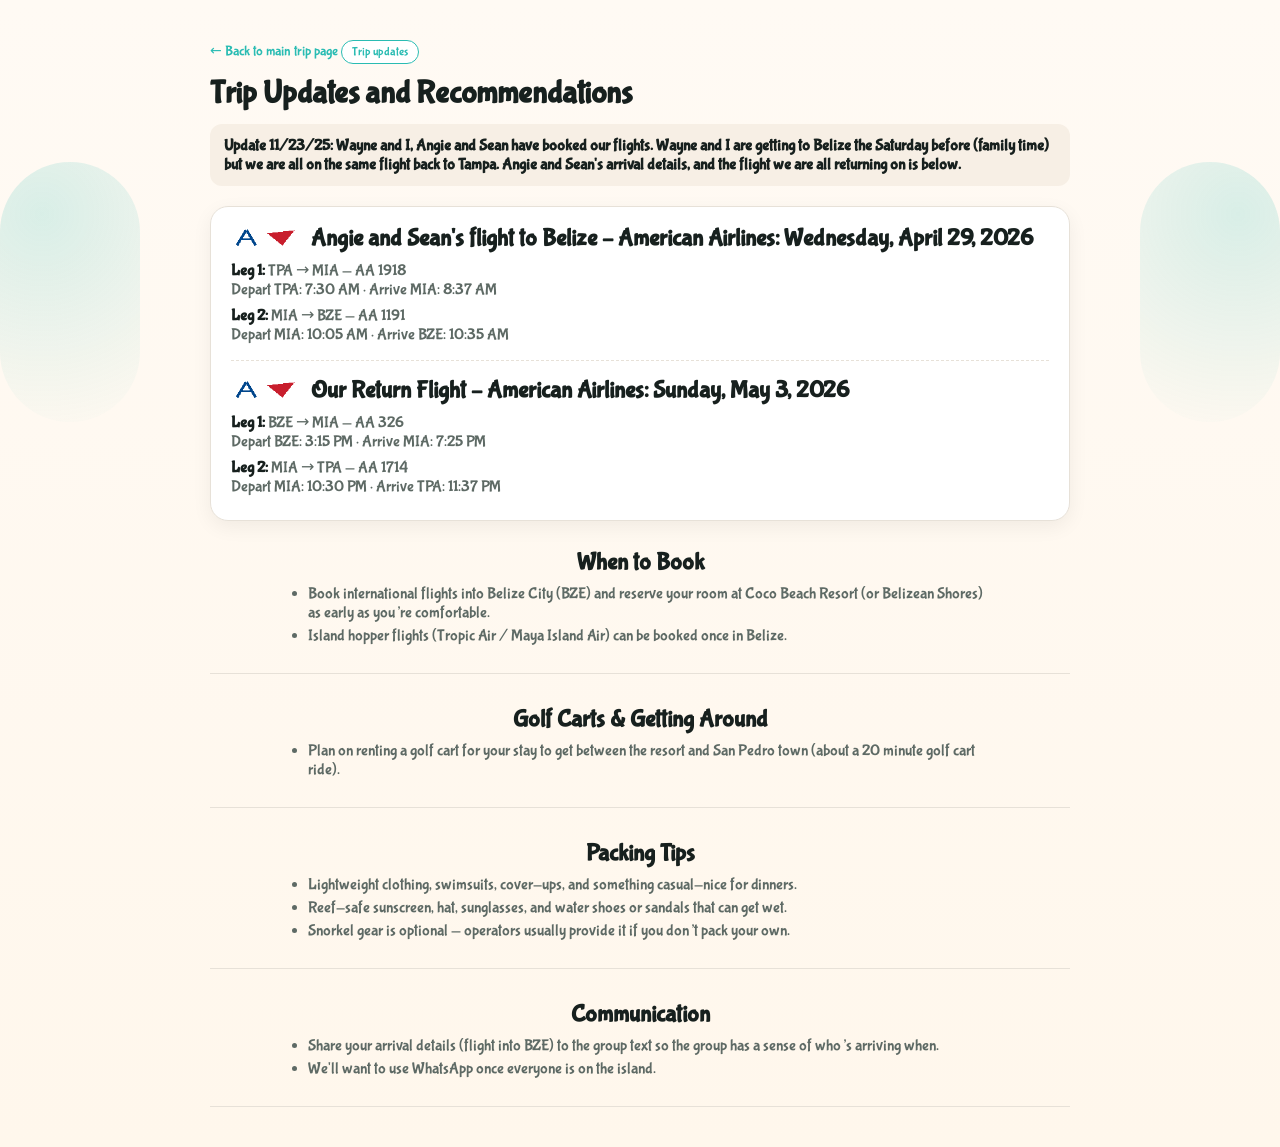
==== trip-planning.html @ 85ed72a8 "Add files via upload" ====
<!DOCTYPE html>
<html lang="en">
<head>
  <meta charset="UTF-8"/>
  <meta name="viewport" content="width=device-width, initial-scale=1.0"/>
  <title>Trip Updates and Recommendations — Angie’s 50th Belize</title>
  <meta name="description" content="Trip updates, flights, and planning notes for Angie’s 50th birthday trip to Belize.">
  <link rel="stylesheet" href="https://fonts.googleapis.com/css2?family=Bubblegum+Sans&display=swap"/>
  <style>
    :root{
      --sand:#fffaf4;
      --sand-2:#f7efe5;
      --turq:#2abcb3;
      --ink:#17201e;
      --muted:#5e6a65;
      --line:#e7e1d8;
    }
    *{box-sizing:border-box;}

    body{
      margin:0;
      padding:0;
      background:linear-gradient(180deg,#fffaf4 0%,#fff7ec 100%);
      color:var(--ink);
      font-family:'Bubblegum Sans',system-ui,-apple-system,BlinkMacSystemFont,'Segoe UI',sans-serif;
    }

    .wrap{
      max-width:900px;
      margin:40px auto;
      padding:0 20px;
      position:relative;
    }

    /* soft coastal side glow */
    .wrap::before,.wrap::after{
      content:"";
      position:fixed;
      top:18%;
      width:140px;
      height:260px;
      border-radius:999px;
      background:radial-gradient(circle at 30% 20%,rgba(42,188,179,.18),rgba(255,250,244,0));
      z-index:-1;
    }
    .wrap::before{left:0;}
    .wrap::after{right:0;transform:scaleX(-1);}

    h1,h2,h3{
      font-family:'Bubblegum Sans',system-ui,sans-serif;
      margin:0 0 12px;
    }

    a{
      color:var(--turq);
      text-decoration:none;
    }
    a:hover{text-decoration:underline;}

    .back-link{
      font-size:14px;
      margin-bottom:16px;
      display:inline-flex;
      align-items:center;
      gap:6px;
    }

    .badge{
      display:inline-block;
      border-radius:999px;
      border:1px solid var(--turq);
      padding:4px 10px;
      font-size:12px;
      color:var(--turq);
      margin-bottom:10px;
      background:#fff;
    }

    .lead-callout{
      background:var(--sand-2);
      border-radius:12px;
      padding:12px 14px;
      font-weight:600;
      color:var(--ink);
      margin:12px 0 20px;
    }

    .flight-card{
      margin:18px 0 28px;
      padding:18px 20px;
      border-radius:18px;
      background:#fff;
      border:1px solid var(--line);
      box-shadow:0 6px 20px rgba(0,0,0,.06);
    }

    .flight-card h2{
      margin:0 0 8px;
      text-align:left;
      display:flex;
      align-items:center;
      gap:8px;
    }

    .flight-card p{
      margin:6px 0;
      color:var(--muted);
      font-size:16px;
    }

    .flight-card strong{
      color:var(--ink);
    }

    .flight-divider{
      border:0;
      border-top:1px dashed var(--line);
      margin:16px 0;
    }

    .section{
      margin-bottom:32px;
      padding-bottom:24px;
      border-bottom:1px solid var(--line);
      text-align:center;
    }

    .section h2{
      text-align:center;
      margin:0 0 8px;
    }

    .section ul{
      text-align:left;
      max-width:700px;
      margin:0 auto;
      padding-left:18px;
      color:var(--muted);
    }

    .section ul li{
      margin:4px 0;
    }

    @media (max-width:600px){
      .flight-card{
        padding:16px 14px;
      }
    }
  </style>
</head>
<body>
  <div class="wrap">
    <a class="back-link" href="index.html">&#8592; Back to main trip page</a>

    <div class="badge">Trip updates</div>
    <h1>Trip Updates and Recommendations</h1>

    <p class="lead-callout">
      Update 11/23/25: Wayne and I, Angie and Sean have booked our flights.
      Wayne and I are getting to Belize the Saturday before (family time) but we are all on the same flight back to Tampa.
      Angie and Sean's arrival details, and the flight we are all returning on is below.
    </p>

    <div class="flight-card">
      <h2>
        <img src="assets/aa_logo_tripupdates.png"
             alt="American Airlines logo"
             style="height:24px;vertical-align:middle;">
        Angie and Sean's flight to Belize – American Airlines: Wednesday, April 29, 2026
      </h2>
      <p>
        <strong>Leg 1:</strong> TPA → MIA — AA 1918<br>
        Depart TPA: 7:30 AM &middot; Arrive MIA: 8:37 AM
      </p>
      <p>
        <strong>Leg 2:</strong> MIA → BZE — AA 1191<br>
        Depart MIA: 10:05 AM &middot; Arrive BZE: 10:35 AM
      </p>

      <hr class="flight-divider">

      <h2>
        <img src="assets/aa_logo_tripupdates.png"
             alt="American Airlines logo"
             style="height:24px;vertical-align:middle;">
        Our Return Flight – American Airlines: Sunday, May 3, 2026
      </h2>
      <p>
        <strong>Leg 1:</strong> BZE → MIA — AA 326<br>
        Depart BZE: 3:15 PM &middot; Arrive MIA: 7:25 PM
      </p>
      <p>
        <strong>Leg 2:</strong> MIA → TPA — AA 1714<br>
        Depart MIA: 10:30 PM &middot; Arrive TPA: 11:37 PM
      </p>
    </div>

    <div class="section">
      <h2>When to Book</h2>
      <ul>
        <li>Book international flights into Belize City (BZE) and reserve your room at Coco Beach Resort (or Belizean Shores) as early as you’re comfortable.</li>
        <li>Island hopper flights (Tropic Air / Maya Island Air) can be booked once in Belize.</li>
      </ul>
    </div>

    <div class="section">
      <h2>Golf Carts &amp; Getting Around</h2>
      <ul>
        <li>Plan on renting a golf cart for your stay to get between the resort and San Pedro town (about a 20 minute golf cart ride).</li>
      </ul>
    </div>

    <div class="section">
      <h2>Packing Tips</h2>
      <ul>
        <li>Lightweight clothing, swimsuits, cover-ups, and something casual-nice for dinners.</li>
        <li>Reef-safe sunscreen, hat, sunglasses, and water shoes or sandals that can get wet.</li>
        <li>Snorkel gear is optional — operators usually provide it if you don’t pack your own.</li>
      </ul>
    </div>

    <div class="section">
      <h2>Communication</h2>
      <ul>
        <li>Share your arrival details (flight into BZE) to the group text so the group has a sense of who’s arriving when.</li>
        <li>We'll want to use WhatsApp once everyone is on the island.</li>
      </ul>
    </div>
  </div>
</body>
</html>
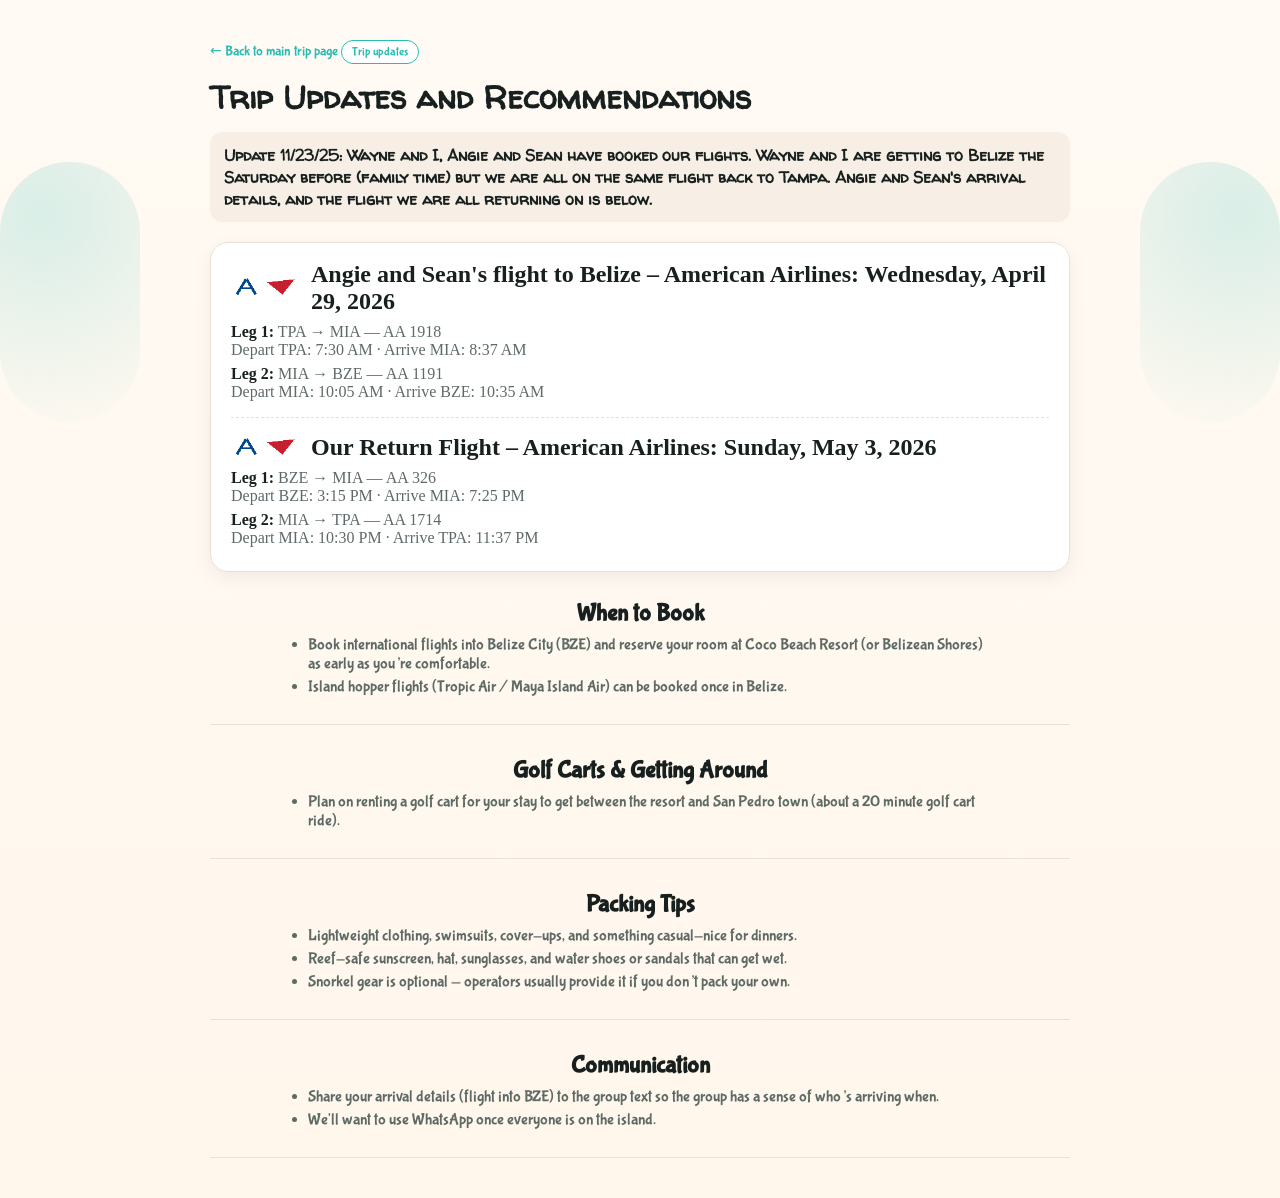
==== commit 2b657ef4: "Add files via upload" ====
--- a/trip-planning.html
+++ b/trip-planning.html
@@ -5,7 +5,7 @@
   <meta name="viewport" content="width=device-width, initial-scale=1.0"/>
   <title>Trip Updates and Recommendations — Angie’s 50th Belize</title>
   <meta name="description" content="Trip updates, flights, and planning notes for Angie’s 50th birthday trip to Belize.">
-  <link rel="stylesheet" href="https://fonts.googleapis.com/css2?family=Bubblegum+Sans&display=swap"/>
+  <link rel="stylesheet" href="https://fonts.googleapis.com/css2?family=Bubblegum+Sans&family=Walter+Turncoat&display=swap"/>
   <style>
     :root{
       --sand:#fffaf4;
@@ -46,10 +46,8 @@
     .wrap::before{left:0;}
     .wrap::after{right:0;transform:scaleX(-1);}
 
-    h1,h2,h3{
-      font-family:'Bubblegum Sans',system-ui,sans-serif;
-      margin:0 0 12px;
-    }
+    h1{font-family:'Walter Turncoat',system-ui,sans-serif;margin:0 0 12px;}
+h2,h3{font-family:'Bubblegum Sans',system-ui,sans-serif;margin:0 0 12px;}
 
     a{
       color:var(--turq);
@@ -77,6 +75,7 @@
     }
 
     .lead-callout{
+      font-family:'Walter Turncoat',system-ui,sans-serif;
       background:var(--sand-2);
       border-radius:12px;
       padding:12px 14px;
@@ -94,19 +93,9 @@
       box-shadow:0 6px 20px rgba(0,0,0,.06);
     }
 
-    .flight-card h2{
-      margin:0 0 8px;
-      text-align:left;
-      display:flex;
-      align-items:center;
-      gap:8px;
-    }
-
-    .flight-card p{
-      margin:6px 0;
-      color:var(--muted);
-      font-size:16px;
-    }
+    .flight-card h2{margin:0 0 8px;text-align:left;display:flex;align-items:center;gap:8px;font-family:Georgia,'Times New Roman',serif;}
+
+    .flight-card p{margin:6px 0;color:var(--muted);font-size:16px;font-family:Georgia,'Times New Roman',serif;}
 
     .flight-card strong{
       color:var(--ink);
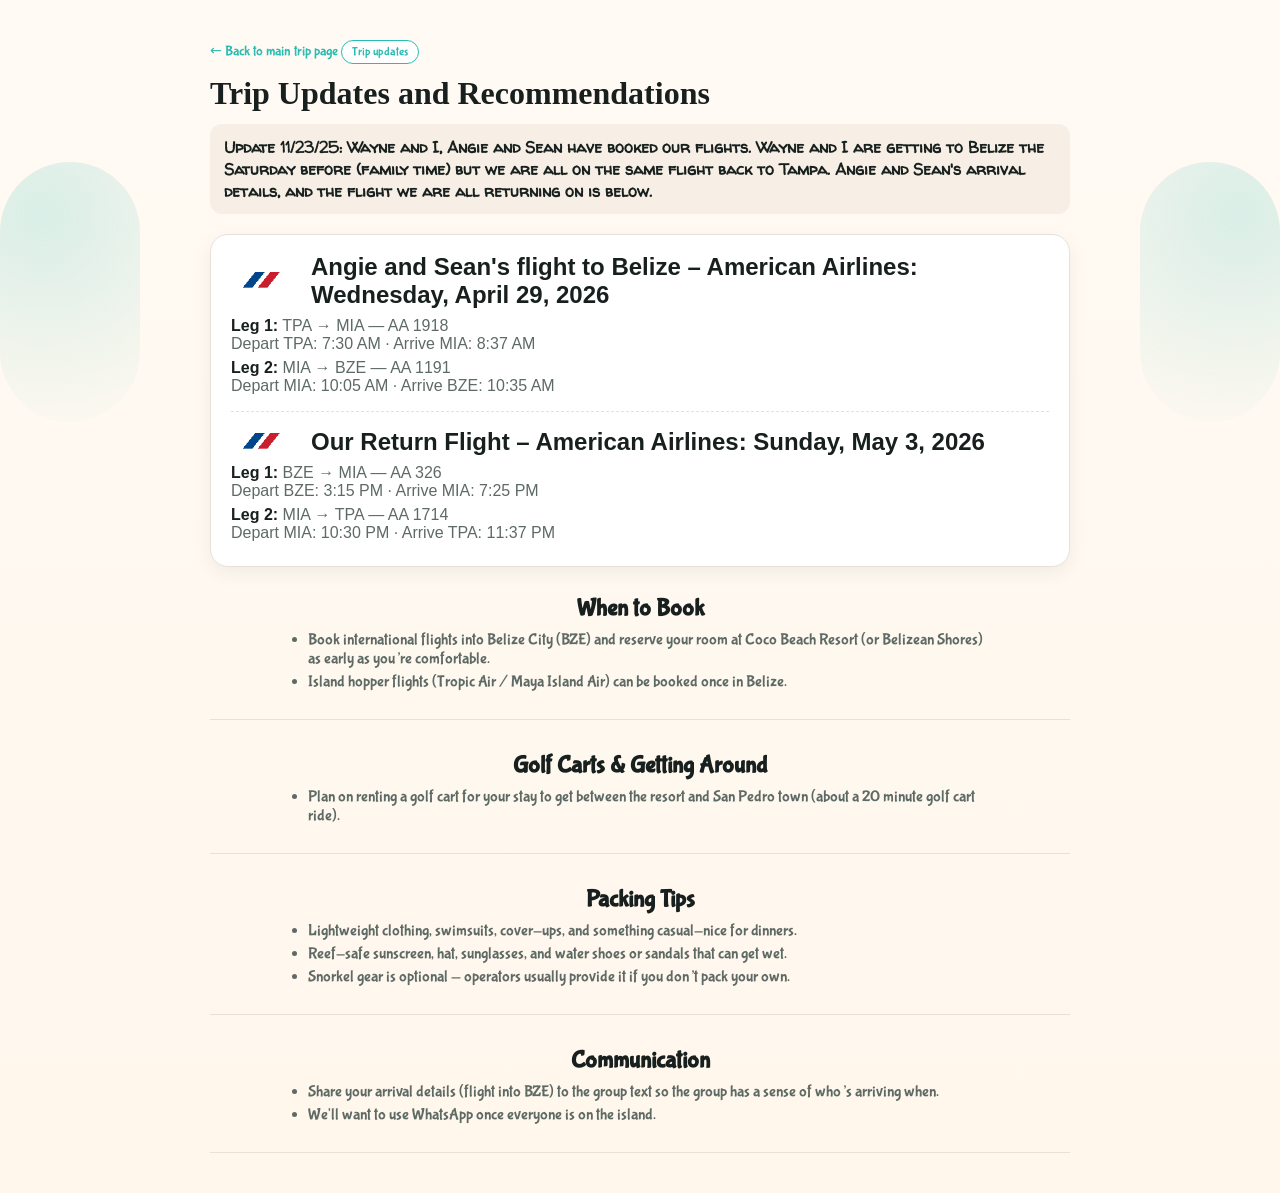
==== commit a8436777: "Add files via upload" ====
--- a/trip-planning.html
+++ b/trip-planning.html
@@ -46,7 +46,7 @@
     .wrap::before{left:0;}
     .wrap::after{right:0;transform:scaleX(-1);}
 
-    h1{font-family:'Walter Turncoat',system-ui,sans-serif;margin:0 0 12px;}
+    h1{font-family:Georgia,'Times New Roman',serif;margin:0 0 12px;}
 h2,h3{font-family:'Bubblegum Sans',system-ui,sans-serif;margin:0 0 12px;}
 
     a{
@@ -75,6 +75,7 @@
     }
 
     .lead-callout{
+      font-family:Georgia,'Times New Roman',serif;
       font-family:'Walter Turncoat',system-ui,sans-serif;
       background:var(--sand-2);
       border-radius:12px;
@@ -93,9 +94,9 @@
       box-shadow:0 6px 20px rgba(0,0,0,.06);
     }
 
-    .flight-card h2{margin:0 0 8px;text-align:left;display:flex;align-items:center;gap:8px;font-family:Georgia,'Times New Roman',serif;}
-
-    .flight-card p{margin:6px 0;color:var(--muted);font-size:16px;font-family:Georgia,'Times New Roman',serif;}
+    .flight-card h2{margin:0 0 8px;text-align:left;display:flex;align-items:center;gap:8px;font-family:Arial,Helvetica,sans-serif;}
+
+    .flight-card p{margin:6px 0;color:var(--muted);font-size:16px;font-family:Arial,Helvetica,sans-serif;}
 
     .flight-card strong{
       color:var(--ink);
@@ -153,7 +154,7 @@
 
     <div class="flight-card">
       <h2>
-        <img src="assets/aa_logo_tripupdates.png"
+        <img src="assets/aa_logo.png"
              alt="American Airlines logo"
              style="height:24px;vertical-align:middle;">
         Angie and Sean's flight to Belize – American Airlines: Wednesday, April 29, 2026
@@ -170,7 +171,7 @@
       <hr class="flight-divider">
 
       <h2>
-        <img src="assets/aa_logo_tripupdates.png"
+        <img src="assets/aa_logo.png"
              alt="American Airlines logo"
              style="height:24px;vertical-align:middle;">
         Our Return Flight – American Airlines: Sunday, May 3, 2026
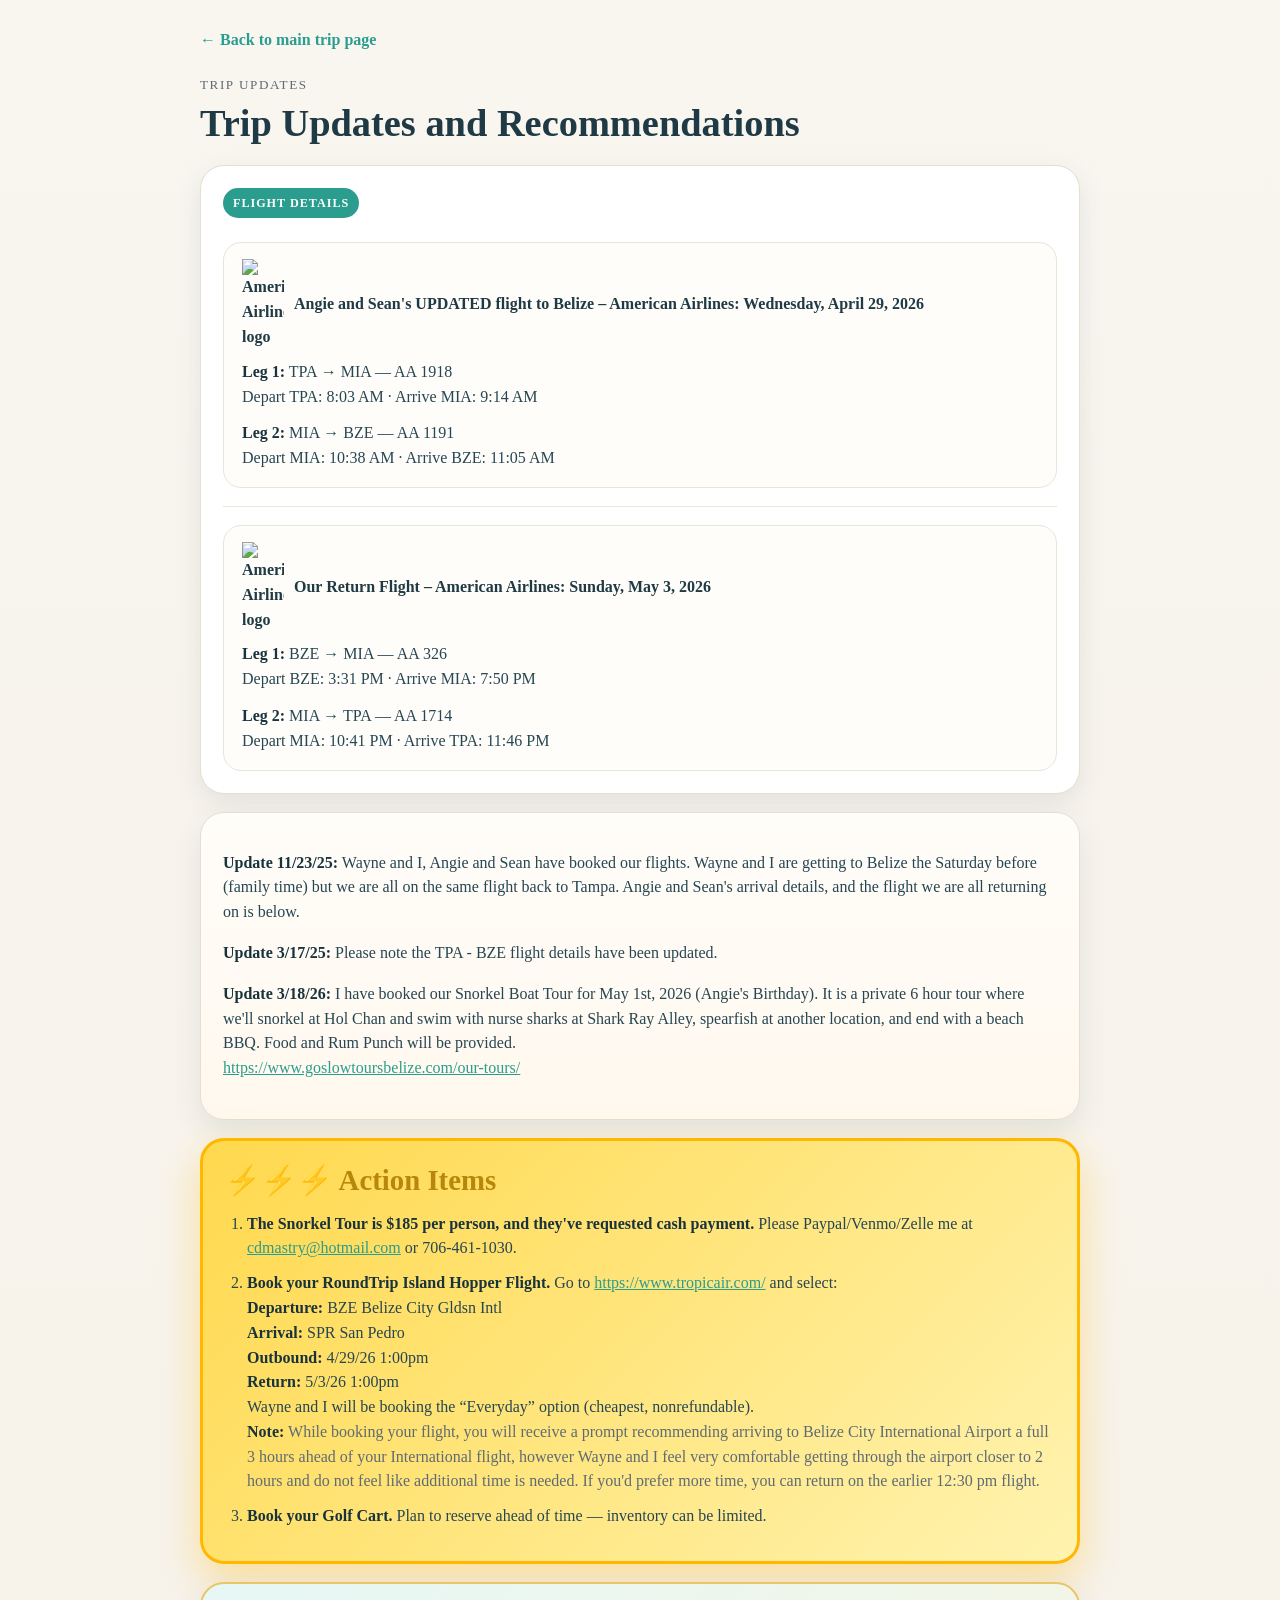
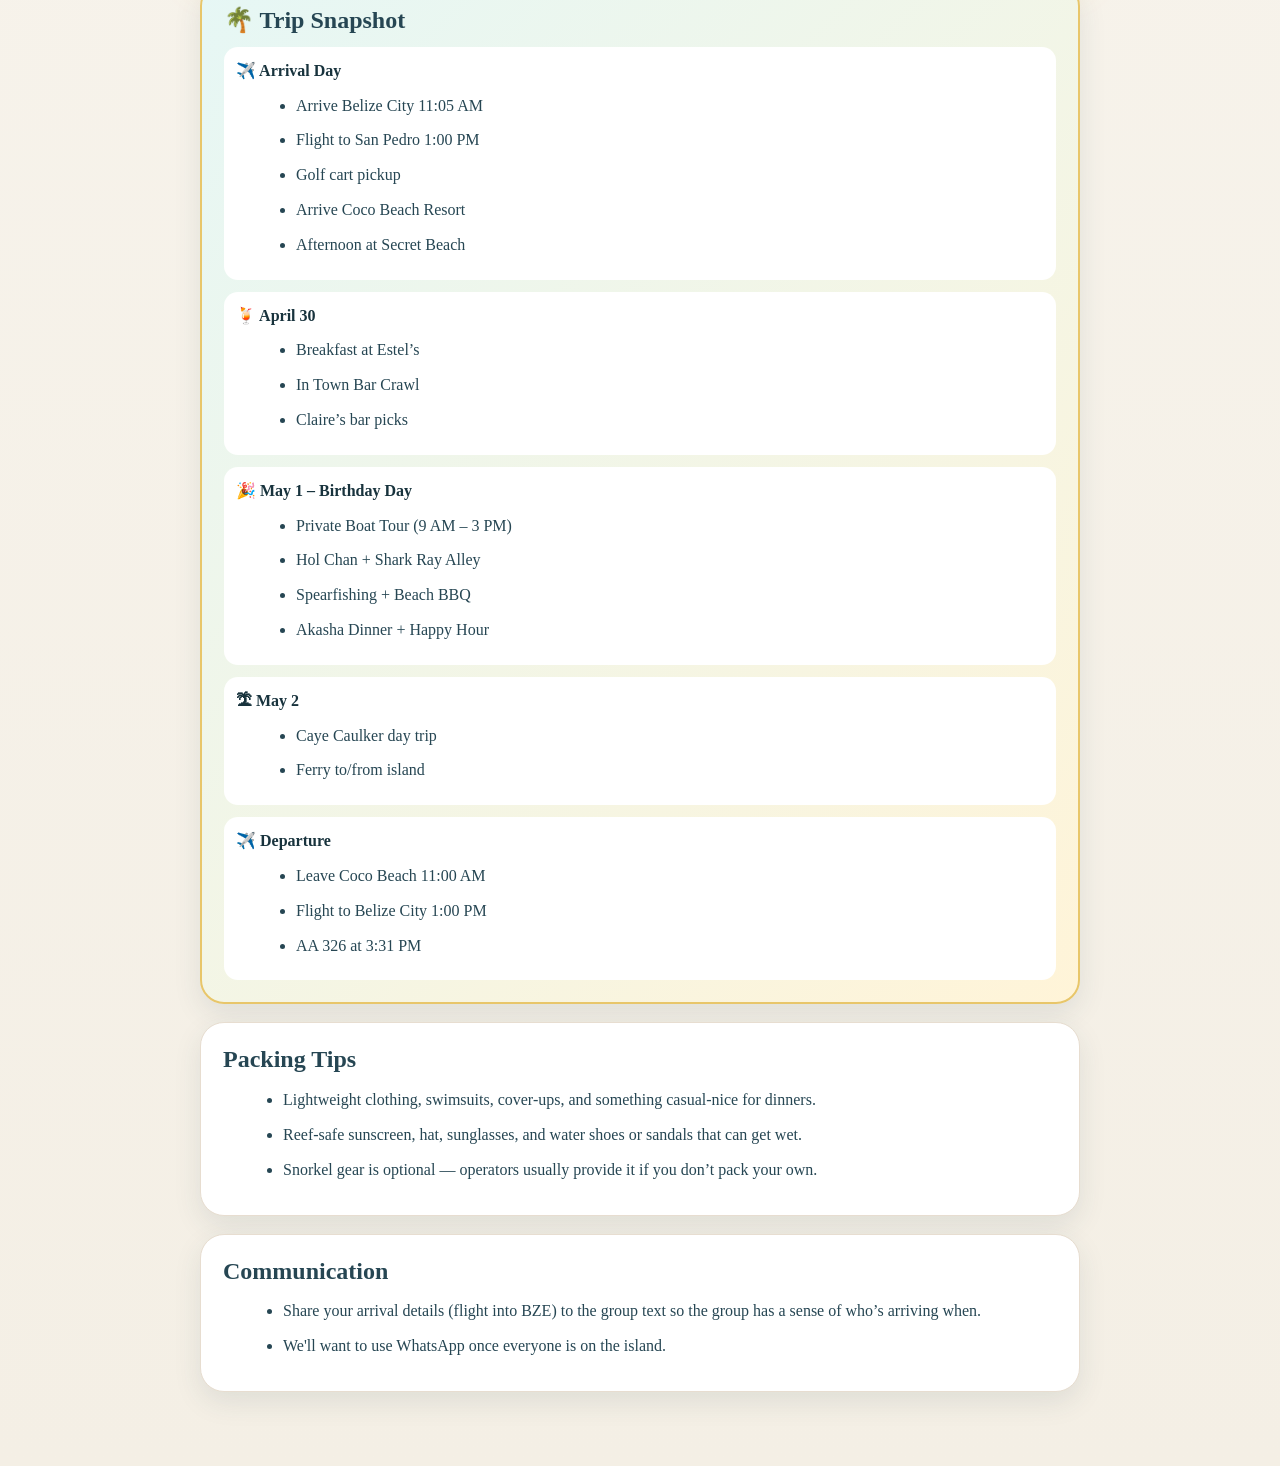
==== commit 097fde40: "Rename trip-planning (8).html to trip-planning.html" ====
--- a/trip-planning.html
+++ b/trip-planning.html
@@ -1,222 +1,278 @@
 <!DOCTYPE html>
 <html lang="en">
 <head>
-  <meta charset="UTF-8"/>
-  <meta name="viewport" content="width=device-width, initial-scale=1.0"/>
+  <meta charset="UTF-8" />
+  <meta name="viewport" content="width=device-width, initial-scale=1.0" />
   <title>Trip Updates and Recommendations — Angie’s 50th Belize</title>
-  <meta name="description" content="Trip updates, flights, and planning notes for Angie’s 50th birthday trip to Belize.">
-  <link rel="stylesheet" href="https://fonts.googleapis.com/css2?family=Bubblegum+Sans&family=Walter+Turncoat&display=swap"/>
   <style>
     :root{
-      --sand:#fffaf4;
-      --sand-2:#f7efe5;
-      --turq:#2abcb3;
-      --ink:#17201e;
-      --muted:#5e6a65;
-      --line:#e7e1d8;
-    }
-    *{box-sizing:border-box;}
-
+      --bg:#f7f3ec;
+      --card:#ffffff;
+      --text:#264653;
+      --muted:#5f6b73;
+      --accent:#2a9d8f;
+      --border:#e7ddd0;
+      --shadow:0 10px 28px rgba(38, 70, 83, 0.10);
+    }
+    *{box-sizing:border-box}
     body{
       margin:0;
+      font-family: Georgia, "Times New Roman", serif;
+      background: linear-gradient(180deg, #f9f6f0 0%, #f4efe5 100%);
+      color:var(--text);
+      line-height:1.55;
+    }
+    .wrap{
+      max-width: 920px;
+      margin: 0 auto;
+      padding: 28px 20px 56px;
+    }
+    .back-link{
+      display:inline-block;
+      margin-bottom:18px;
+      color:var(--accent);
+      text-decoration:none;
+      font-weight:700;
+    }
+    .back-link:hover{ text-decoration:underline; }
+    .eyebrow{
+      text-transform:uppercase;
+      letter-spacing:.12em;
+      font-size:.82rem;
+      color:var(--muted);
+      margin: 4px 0 8px;
+    }
+    h1{
+      font-size: clamp(2rem, 3vw, 3rem);
+      margin: 0 0 20px;
+      line-height:1.08;
+      color:#1f3a44;
+    }
+    h2{
+      font-size:1.5rem;
+      margin:0 0 14px;
+      line-height:1.2;
+    }
+    .bubble{
+      background:var(--card);
+      border:1px solid var(--border);
+      border-radius:24px;
+      padding:22px 22px;
+      box-shadow:var(--shadow);
+      margin: 18px 0;
+    }
+    .update-bubble{
+      background: linear-gradient(180deg, #fffdf9 0%, #fff8ee 100%);
+    }
+    .action-bubble{
+      background: linear-gradient(135deg, #ffd84d 0%, #fff3b0 100%);
+      border: 3px solid #ffb700;
+      box-shadow: 0 16px 40px rgba(255, 183, 0, 0.35);
+    }
+    .flight-bubble{
+      background:#ffffff;
+    }
+    .flight-heading{
+      display:flex;
+      align-items:center;
+      gap:10px;
+      margin-bottom:10px;
+      font-weight:700;
+      color:#1f3a44;
+    }
+    .flight-heading img{
+      width:42px;
+      height:auto;
+      object-fit:contain;
+      flex:0 0 auto;
+    }
+    .flight-card{
+      padding:16px 18px;
+      border:1px solid #ebe4d9;
+      border-radius:18px;
+      background:#fffdfa;
+      margin-top:14px;
+    }
+    .leg{
+      margin:12px 0 0;
+    }
+    .leg:first-of-type{
+      margin-top:6px;
+    }
+    .divider{
+      height:1px;
+      background:#ece5d8;
+      margin:18px 0;
+      border:0;
+    }
+    .label{
+      display:inline-block;
+      font-size:.76rem;
+      font-weight:700;
+      letter-spacing:.08em;
+      text-transform:uppercase;
+      color:#ffffff;
+      background:var(--accent);
+      padding:6px 10px;
+      border-radius:999px;
+      margin-bottom:10px;
+    }
+    .muted{
+      color:var(--muted);
+    }
+    ol{
+      margin:10px 0 0 22px;
       padding:0;
-      background:linear-gradient(180deg,#fffaf4 0%,#fff7ec 100%);
-      color:var(--ink);
-      font-family:'Bubblegum Sans',system-ui,-apple-system,BlinkMacSystemFont,'Segoe UI',sans-serif;
-    }
-
-    .wrap{
-      max-width:900px;
-      margin:40px auto;
-      padding:0 20px;
-      position:relative;
-    }
-
-    /* soft coastal side glow */
-    .wrap::before,.wrap::after{
-      content:"";
-      position:fixed;
-      top:18%;
-      width:140px;
-      height:260px;
-      border-radius:999px;
-      background:radial-gradient(circle at 30% 20%,rgba(42,188,179,.18),rgba(255,250,244,0));
-      z-index:-1;
-    }
-    .wrap::before{left:0;}
-    .wrap::after{right:0;transform:scaleX(-1);}
-
-    h1{font-family:Georgia,'Times New Roman',serif;margin:0 0 12px;}
-h2,h3{font-family:'Bubblegum Sans',system-ui,sans-serif;margin:0 0 12px;}
-
-    a{
-      color:var(--turq);
-      text-decoration:none;
-    }
-    a:hover{text-decoration:underline;}
-
-    .back-link{
-      font-size:14px;
-      margin-bottom:16px;
-      display:inline-flex;
-      align-items:center;
-      gap:6px;
-    }
-
-    .badge{
-      display:inline-block;
-      border-radius:999px;
-      border:1px solid var(--turq);
-      padding:4px 10px;
-      font-size:12px;
-      color:var(--turq);
-      margin-bottom:10px;
-      background:#fff;
-    }
-
-    .lead-callout{
-      font-family:Georgia,'Times New Roman',serif;
-      font-family:'Walter Turncoat',system-ui,sans-serif;
-      background:var(--sand-2);
-      border-radius:12px;
-      padding:12px 14px;
-      font-weight:600;
-      color:var(--ink);
-      margin:12px 0 20px;
-    }
-
-    .flight-card{
-      margin:18px 0 28px;
-      padding:18px 20px;
-      border-radius:18px;
-      background:#fff;
-      border:1px solid var(--line);
-      box-shadow:0 6px 20px rgba(0,0,0,.06);
-    }
-
-    .flight-card h2{margin:0 0 8px;text-align:left;display:flex;align-items:center;gap:8px;font-family:Arial,Helvetica,sans-serif;}
-
-    .flight-card p{margin:6px 0;color:var(--muted);font-size:16px;font-family:Arial,Helvetica,sans-serif;}
-
-    .flight-card strong{
-      color:var(--ink);
-    }
-
-    .flight-divider{
-      border:0;
-      border-top:1px dashed var(--line);
-      margin:16px 0;
-    }
-
-    .section{
-      margin-bottom:32px;
-      padding-bottom:24px;
-      border-bottom:1px solid var(--line);
-      text-align:center;
-    }
-
-    .section h2{
-      text-align:center;
-      margin:0 0 8px;
-    }
-
-    .section ul{
-      text-align:left;
-      max-width:700px;
-      margin:0 auto;
-      padding-left:18px;
-      color:var(--muted);
-    }
-
-    .section ul li{
-      margin:4px 0;
-    }
-
-    @media (max-width:600px){
-      .flight-card{
-        padding:16px 14px;
-      }
+    }
+    ul{
+      margin:8px 0 0 20px;
+    }
+    li{ margin:10px 0; }
+    a{ color: var(--accent); }
+    strong{ color:#18333d; }
+    .action-title{
+      color:#b8860b;
+      font-size:1.8rem;
+      margin:0 0 14px;
     }
   </style>
 </head>
 <body>
   <div class="wrap">
-    <a class="back-link" href="index.html">&#8592; Back to main trip page</a>
-
-    <div class="badge">Trip updates</div>
+    <a class="back-link" href="./index.html">← Back to main trip page</a>
+
+    <div class="eyebrow">Trip updates</div>
     <h1>Trip Updates and Recommendations</h1>
 
-    <p class="lead-callout">
-      Update 11/23/25: Wayne and I, Angie and Sean have booked our flights.
-      Wayne and I are getting to Belize the Saturday before (family time) but we are all on the same flight back to Tampa.
-      Angie and Sean's arrival details, and the flight we are all returning on is below.
-    </p>
-
-    <div class="flight-card">
-      <h2>
-        <img src="assets/aa_logo.png"
-             alt="American Airlines logo"
-             style="height:24px;vertical-align:middle;">
-        Angie and Sean's flight to Belize – American Airlines: Wednesday, April 29, 2026
-      </h2>
-      <p>
-        <strong>Leg 1:</strong> TPA → MIA — AA 1918<br>
-        Depart TPA: 7:30 AM &middot; Arrive MIA: 8:37 AM
-      </p>
-      <p>
-        <strong>Leg 2:</strong> MIA → BZE — AA 1191<br>
-        Depart MIA: 10:05 AM &middot; Arrive BZE: 10:35 AM
-      </p>
-
-      <hr class="flight-divider">
-
-      <h2>
-        <img src="assets/aa_logo.png"
-             alt="American Airlines logo"
-             style="height:24px;vertical-align:middle;">
-        Our Return Flight – American Airlines: Sunday, May 3, 2026
-      </h2>
-      <p>
-        <strong>Leg 1:</strong> BZE → MIA — AA 326<br>
-        Depart BZE: 3:15 PM &middot; Arrive MIA: 7:25 PM
-      </p>
-      <p>
-        <strong>Leg 2:</strong> MIA → TPA — AA 1714<br>
-        Depart MIA: 10:30 PM &middot; Arrive TPA: 11:37 PM
-      </p>
-    </div>
-
-    <div class="section">
-      <h2>When to Book</h2>
-      <ul>
-        <li>Book international flights into Belize City (BZE) and reserve your room at Coco Beach Resort (or Belizean Shores) as early as you’re comfortable.</li>
-        <li>Island hopper flights (Tropic Air / Maya Island Air) can be booked once in Belize.</li>
-      </ul>
-    </div>
-
-    <div class="section">
-      <h2>Golf Carts &amp; Getting Around</h2>
-      <ul>
-        <li>Plan on renting a golf cart for your stay to get between the resort and San Pedro town (about a 20 minute golf cart ride).</li>
-      </ul>
-    </div>
-
-    <div class="section">
+    <section class="bubble flight-bubble">
+      <div class="label">Flight Details</div>
+
+      <div class="flight-card">
+        <div class="flight-heading">
+          <img src="assets/american-airlines-logo.png" alt="American Airlines logo" />
+          <div>Angie and Sean's UPDATED flight to Belize – American Airlines: Wednesday, April 29, 2026</div>
+        </div>
+
+        <p class="leg"><strong>Leg 1:</strong> TPA → MIA — AA 1918<br>
+        Depart TPA: 8:03 AM · Arrive MIA: 9:14 AM</p>
+
+        <p class="leg"><strong>Leg 2:</strong> MIA → BZE — AA 1191<br>
+        Depart MIA: 10:38 AM · Arrive BZE: 11:05 AM</p>
+      </div>
+
+      <hr class="divider">
+
+      <div class="flight-card">
+        <div class="flight-heading">
+          <img src="assets/american-airlines-logo.png" alt="American Airlines logo" />
+          <div>Our Return Flight – American Airlines: Sunday, May 3, 2026</div>
+        </div>
+
+        <p class="leg"><strong>Leg 1:</strong> BZE → MIA — AA 326<br>
+        Depart BZE: 3:31 PM · Arrive MIA: 7:50 PM</p>
+
+        <p class="leg"><strong>Leg 2:</strong> MIA → TPA — AA 1714<br>
+        Depart MIA: 10:41 PM · Arrive TPA: 11:46 PM</p>
+      </div>
+    </section>
+
+    <section class="bubble update-bubble">
+      <p><strong>Update 11/23/25:</strong> Wayne and I, Angie and Sean have booked our flights. Wayne and I are getting to Belize the Saturday before (family time) but we are all on the same flight back to Tampa. Angie and Sean's arrival details, and the flight we are all returning on is below.</p>
+
+      <p><strong>Update 3/17/25:</strong> Please note the TPA - BZE flight details have been updated.</p>
+
+      <p><strong>Update 3/18/26:</strong> I have booked our Snorkel Boat Tour for May 1st, 2026 (Angie's Birthday). It is a private 6 hour tour where we'll snorkel at Hol Chan and swim with nurse sharks at Shark Ray Alley, spearfish at another location, and end with a beach BBQ. Food and Rum Punch will be provided.
+      <br><a href="https://www.goslowtoursbelize.com/our-tours/" target="_blank" rel="noopener noreferrer">https://www.goslowtoursbelize.com/our-tours/</a></p>
+    </section>
+
+    <section class="bubble action-bubble">
+      <h2 class="action-title">⚡⚡⚡ Action Items</h2>
+      <ol>
+        <li><strong>The Snorkel Tour is $185 per person, and they've requested cash payment.</strong> Please Paypal/Venmo/Zelle me at <a href="mailto:cdmastry@hotmail.com">cdmastry@hotmail.com</a> or 706-461-1030.</li>
+        <li><strong>Book your RoundTrip Island Hopper Flight.</strong> Go to <a href="https://www.tropicair.com/" target="_blank" rel="noopener noreferrer">https://www.tropicair.com/</a> and select:<br>
+          <strong>Departure:</strong> BZE Belize City Gldsn Intl<br>
+          <strong>Arrival:</strong> SPR San Pedro<br>
+          <strong>Outbound:</strong> 4/29/26 1:00pm<br>
+          <strong>Return:</strong> 5/3/26 1:00pm<br>
+          Wayne and I will be booking the “Everyday” option (cheapest, nonrefundable).<br>
+          <span class="muted"><strong>Note:</strong> While booking your flight, you will receive a prompt recommending arriving to Belize City International Airport a full 3 hours ahead of your International flight, however Wayne and I feel very comfortable getting through the airport closer to 2 hours and do not feel like additional time is needed. If you'd prefer more time, you can return on the earlier 12:30 pm flight.</span>
+        </li>
+        <li><strong>Book your Golf Cart.</strong> Plan to reserve ahead of time — inventory can be limited.</li>
+      </ol>
+    </section>
+
+    
+<section class="bubble" style="background: linear-gradient(135deg, #e6f7f5 0%, #fff4d8 100%); border:2px solid #e8c66a;">
+  <h2 style="margin-bottom:12px;">🌴 Trip Snapshot</h2>
+
+  <div style="display:grid; gap:12px;">
+
+    <div style="background:white; border-radius:14px; padding:12px;">
+      <strong>✈️ Arrival Day</strong>
+      <ul>
+        <li>Arrive Belize City 11:05 AM</li>
+        <li>Flight to San Pedro 1:00 PM</li>
+        <li>Golf cart pickup</li>
+        <li>Arrive Coco Beach Resort</li>
+        <li>Afternoon at Secret Beach</li>
+      </ul>
+    </div>
+
+    <div style="background:white; border-radius:14px; padding:12px;">
+      <strong>🍹 April 30</strong>
+      <ul>
+        <li>Breakfast at Estel’s</li>
+        <li>In Town Bar Crawl</li>
+        <li>Claire’s bar picks</li>
+      </ul>
+    </div>
+
+    <div style="background:white; border-radius:14px; padding:12px;">
+      <strong>🎉 May 1 – Birthday Day</strong>
+      <ul>
+        <li>Private Boat Tour (9 AM – 3 PM)</li>
+        <li>Hol Chan + Shark Ray Alley</li>
+        <li>Spearfishing + Beach BBQ</li>
+        <li>Akasha Dinner + Happy Hour</li>
+      </ul>
+    </div>
+
+    <div style="background:white; border-radius:14px; padding:12px;">
+      <strong>🏝 May 2</strong>
+      <ul>
+        <li>Caye Caulker day trip</li>
+        <li>Ferry to/from island</li>
+      </ul>
+    </div>
+
+    <div style="background:white; border-radius:14px; padding:12px;">
+      <strong>✈️ Departure</strong>
+      <ul>
+        <li>Leave Coco Beach 11:00 AM</li>
+        <li>Flight to Belize City 1:00 PM</li>
+        <li>AA 326 at 3:31 PM</li>
+      </ul>
+    </div>
+
+  </div>
+</section>
+
+<section class="bubble">
       <h2>Packing Tips</h2>
       <ul>
         <li>Lightweight clothing, swimsuits, cover-ups, and something casual-nice for dinners.</li>
         <li>Reef-safe sunscreen, hat, sunglasses, and water shoes or sandals that can get wet.</li>
         <li>Snorkel gear is optional — operators usually provide it if you don’t pack your own.</li>
       </ul>
-    </div>
-
-    <div class="section">
+    </section>
+
+    <section class="bubble">
       <h2>Communication</h2>
       <ul>
         <li>Share your arrival details (flight into BZE) to the group text so the group has a sense of who’s arriving when.</li>
         <li>We'll want to use WhatsApp once everyone is on the island.</li>
       </ul>
-    </div>
+    </section>
   </div>
 </body>
 </html>
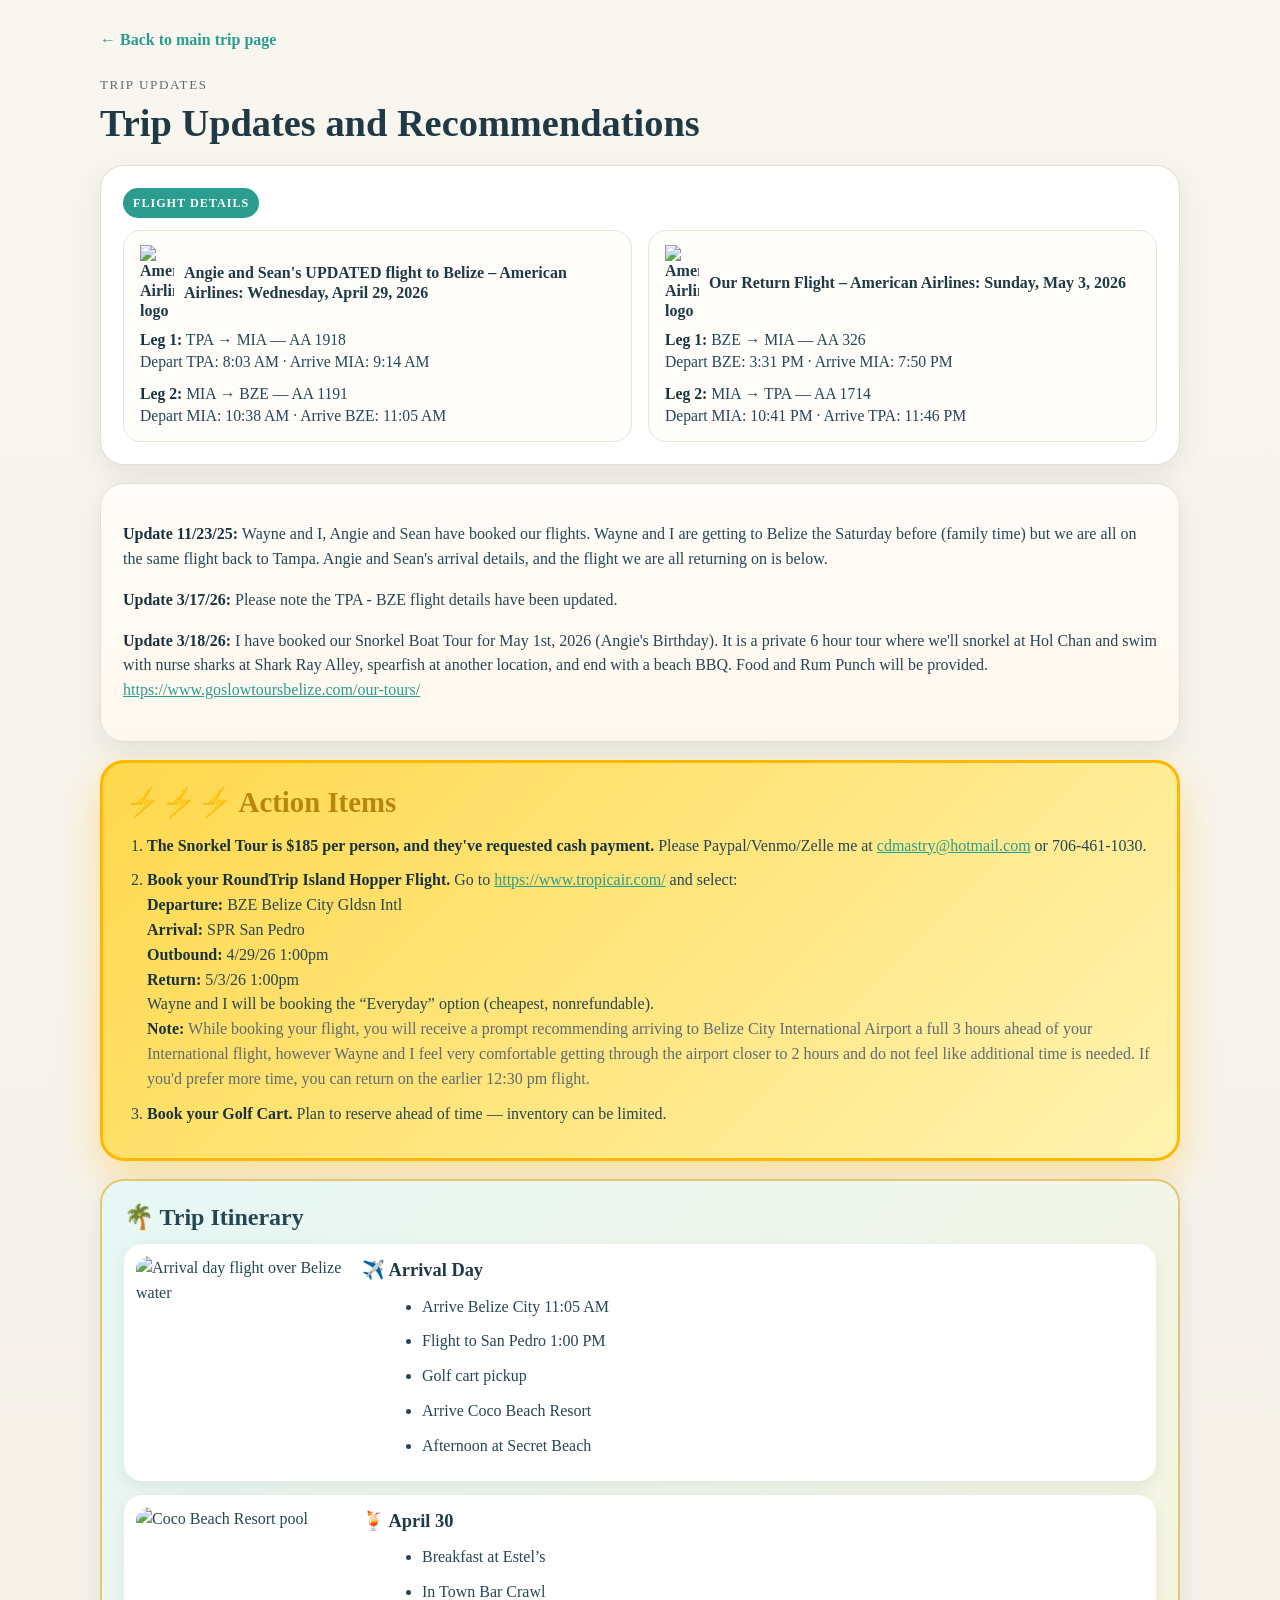
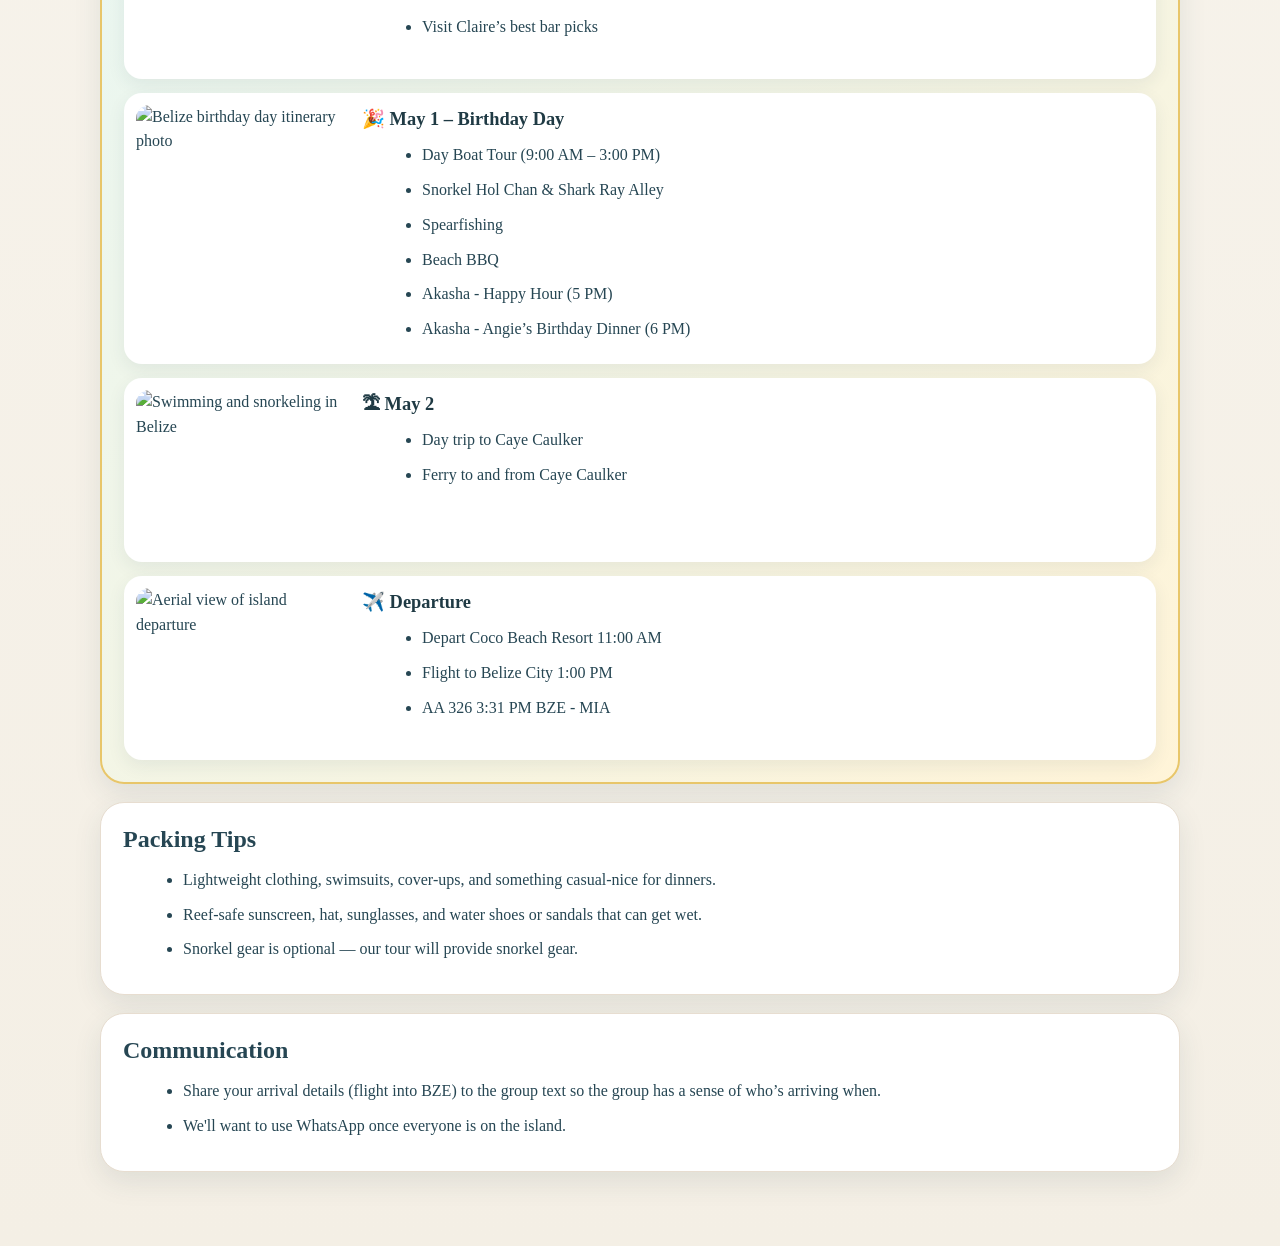
==== commit e2ea246a: "Rename trip-planning (12).html to trip-planning.html" ====
--- a/trip-planning.html
+++ b/trip-planning.html
@@ -6,7 +6,6 @@
   <title>Trip Updates and Recommendations — Angie’s 50th Belize</title>
   <style>
     :root{
-      --bg:#f7f3ec;
       --card:#ffffff;
       --text:#264653;
       --muted:#5f6b73;
@@ -23,7 +22,7 @@
       line-height:1.55;
     }
     .wrap{
-      max-width: 920px;
+      max-width: 1120px;
       margin: 0 auto;
       padding: 28px 20px 56px;
     }
@@ -47,11 +46,17 @@
       margin: 0 0 20px;
       line-height:1.08;
       color:#1f3a44;
+      white-space: nowrap;
     }
     h2{
       font-size:1.5rem;
       margin:0 0 14px;
       line-height:1.2;
+    }
+    h3{
+      margin:0 0 8px;
+      font-size:1.15rem;
+      color:#1f3a44;
     }
     .bubble{
       background:var(--card);
@@ -72,38 +77,41 @@
     .flight-bubble{
       background:#ffffff;
     }
+    .flight-grid{
+      display:grid;
+      grid-template-columns: repeat(2, minmax(0, 1fr));
+      gap:16px;
+    }
+    .flight-card{
+      padding:14px 16px;
+      border:1px solid #ebe4d9;
+      border-radius:18px;
+      background:#fffdfa;
+      min-height: 100%;
+    }
     .flight-heading{
       display:flex;
       align-items:center;
       gap:10px;
-      margin-bottom:10px;
+      margin-bottom:8px;
       font-weight:700;
       color:#1f3a44;
+      font-size: 1rem;
+      line-height: 1.25;
     }
     .flight-heading img{
-      width:42px;
+      width:34px;
       height:auto;
       object-fit:contain;
       flex:0 0 auto;
     }
-    .flight-card{
-      padding:16px 18px;
-      border:1px solid #ebe4d9;
-      border-radius:18px;
-      background:#fffdfa;
-      margin-top:14px;
-    }
     .leg{
-      margin:12px 0 0;
+      margin:10px 0 0;
+      line-height:1.4;
+      font-size: .98rem;
     }
     .leg:first-of-type{
-      margin-top:6px;
-    }
-    .divider{
-      height:1px;
-      background:#ece5d8;
-      margin:18px 0;
-      border:0;
+      margin-top:4px;
     }
     .label{
       display:inline-block;
@@ -115,7 +123,7 @@
       background:var(--accent);
       padding:6px 10px;
       border-radius:999px;
-      margin-bottom:10px;
+      margin-bottom:12px;
     }
     .muted{
       color:var(--muted);
@@ -135,6 +143,41 @@
       font-size:1.8rem;
       margin:0 0 14px;
     }
+    .itinerary-grid{
+      display:grid;
+      gap:14px;
+    }
+    .itinerary-card{
+      display:grid;
+      grid-template-columns: 210px 1fr;
+      gap:16px;
+      align-items:stretch;
+      background:white;
+      border-radius:18px;
+      padding:12px;
+      box-shadow:0 6px 18px rgba(38,70,83,0.08);
+    }
+    .itinerary-card img{
+      width:100%;
+      height:160px;
+      object-fit:cover;
+      border-radius:14px;
+      display:block;
+    }
+    .itinerary-card ul{
+      margin-top:6px;
+    }
+
+    @media (max-width: 900px){
+      h1{ white-space: normal; }
+      .flight-grid{ grid-template-columns: 1fr; }
+      .itinerary-card{
+        grid-template-columns: 1fr;
+      }
+      .itinerary-card img{
+        height:200px;
+      }
+    }
   </style>
 </head>
 <body>
@@ -147,39 +190,39 @@
     <section class="bubble flight-bubble">
       <div class="label">Flight Details</div>
 
-      <div class="flight-card">
-        <div class="flight-heading">
-          <img src="assets/american-airlines-logo.png" alt="American Airlines logo" />
-          <div>Angie and Sean's UPDATED flight to Belize – American Airlines: Wednesday, April 29, 2026</div>
-        </div>
-
-        <p class="leg"><strong>Leg 1:</strong> TPA → MIA — AA 1918<br>
-        Depart TPA: 8:03 AM · Arrive MIA: 9:14 AM</p>
-
-        <p class="leg"><strong>Leg 2:</strong> MIA → BZE — AA 1191<br>
-        Depart MIA: 10:38 AM · Arrive BZE: 11:05 AM</p>
-      </div>
-
-      <hr class="divider">
-
-      <div class="flight-card">
-        <div class="flight-heading">
-          <img src="assets/american-airlines-logo.png" alt="American Airlines logo" />
-          <div>Our Return Flight – American Airlines: Sunday, May 3, 2026</div>
-        </div>
-
-        <p class="leg"><strong>Leg 1:</strong> BZE → MIA — AA 326<br>
-        Depart BZE: 3:31 PM · Arrive MIA: 7:50 PM</p>
-
-        <p class="leg"><strong>Leg 2:</strong> MIA → TPA — AA 1714<br>
-        Depart MIA: 10:41 PM · Arrive TPA: 11:46 PM</p>
+      <div class="flight-grid">
+        <div class="flight-card">
+          <div class="flight-heading">
+            <img src="aa_logo.png" alt="American Airlines logo" />
+            <div>Angie and Sean's UPDATED flight to Belize – American Airlines: Wednesday, April 29, 2026</div>
+          </div>
+
+          <p class="leg"><strong>Leg 1:</strong> TPA → MIA — AA 1918<br>
+          Depart TPA: 8:03 AM · Arrive MIA: 9:14 AM</p>
+
+          <p class="leg"><strong>Leg 2:</strong> MIA → BZE — AA 1191<br>
+          Depart MIA: 10:38 AM · Arrive BZE: 11:05 AM</p>
+        </div>
+
+        <div class="flight-card">
+          <div class="flight-heading">
+            <img src="aa_logo.png" alt="American Airlines logo" />
+            <div>Our Return Flight – American Airlines: Sunday, May 3, 2026</div>
+          </div>
+
+          <p class="leg"><strong>Leg 1:</strong> BZE → MIA — AA 326<br>
+          Depart BZE: 3:31 PM · Arrive MIA: 7:50 PM</p>
+
+          <p class="leg"><strong>Leg 2:</strong> MIA → TPA — AA 1714<br>
+          Depart MIA: 10:41 PM · Arrive TPA: 11:46 PM</p>
+        </div>
       </div>
     </section>
 
     <section class="bubble update-bubble">
       <p><strong>Update 11/23/25:</strong> Wayne and I, Angie and Sean have booked our flights. Wayne and I are getting to Belize the Saturday before (family time) but we are all on the same flight back to Tampa. Angie and Sean's arrival details, and the flight we are all returning on is below.</p>
 
-      <p><strong>Update 3/17/25:</strong> Please note the TPA - BZE flight details have been updated.</p>
+      <p><strong>Update 3/17/26:</strong> Please note the TPA - BZE flight details have been updated.</p>
 
       <p><strong>Update 3/18/26:</strong> I have booked our Snorkel Boat Tour for May 1st, 2026 (Angie's Birthday). It is a private 6 hour tour where we'll snorkel at Hol Chan and swim with nurse sharks at Shark Ray Alley, spearfish at another location, and end with a beach BBQ. Food and Rum Punch will be provided.
       <br><a href="https://www.goslowtoursbelize.com/our-tours/" target="_blank" rel="noopener noreferrer">https://www.goslowtoursbelize.com/our-tours/</a></p>
@@ -201,68 +244,82 @@
       </ol>
     </section>
 
-    
-<section class="bubble" style="background: linear-gradient(135deg, #e6f7f5 0%, #fff4d8 100%); border:2px solid #e8c66a;">
-  <h2 style="margin-bottom:12px;">🌴 Trip Snapshot</h2>
-
-  <div style="display:grid; gap:12px;">
-
-    <div style="background:white; border-radius:14px; padding:12px;">
-      <strong>✈️ Arrival Day</strong>
-      <ul>
-        <li>Arrive Belize City 11:05 AM</li>
-        <li>Flight to San Pedro 1:00 PM</li>
-        <li>Golf cart pickup</li>
-        <li>Arrive Coco Beach Resort</li>
-        <li>Afternoon at Secret Beach</li>
-      </ul>
-    </div>
-
-    <div style="background:white; border-radius:14px; padding:12px;">
-      <strong>🍹 April 30</strong>
-      <ul>
-        <li>Breakfast at Estel’s</li>
-        <li>In Town Bar Crawl</li>
-        <li>Claire’s bar picks</li>
-      </ul>
-    </div>
-
-    <div style="background:white; border-radius:14px; padding:12px;">
-      <strong>🎉 May 1 – Birthday Day</strong>
-      <ul>
-        <li>Private Boat Tour (9 AM – 3 PM)</li>
-        <li>Hol Chan + Shark Ray Alley</li>
-        <li>Spearfishing + Beach BBQ</li>
-        <li>Akasha Dinner + Happy Hour</li>
-      </ul>
-    </div>
-
-    <div style="background:white; border-radius:14px; padding:12px;">
-      <strong>🏝 May 2</strong>
-      <ul>
-        <li>Caye Caulker day trip</li>
-        <li>Ferry to/from island</li>
-      </ul>
-    </div>
-
-    <div style="background:white; border-radius:14px; padding:12px;">
-      <strong>✈️ Departure</strong>
-      <ul>
-        <li>Leave Coco Beach 11:00 AM</li>
-        <li>Flight to Belize City 1:00 PM</li>
-        <li>AA 326 at 3:31 PM</li>
-      </ul>
-    </div>
-
-  </div>
-</section>
-
-<section class="bubble">
+    <section class="bubble" style="background: linear-gradient(135deg, #e6f7f5 0%, #fff4d8 100%); border:2px solid #e8c66a;">
+      <h2 style="margin-bottom:12px;">🌴 Trip Itinerary</h2>
+
+      <div class="itinerary-grid">
+        <div class="itinerary-card">
+          <img src="pic-1.jpg" alt="Arrival day flight over Belize water">
+          <div>
+            <h3>✈️ Arrival Day</h3>
+            <ul>
+              <li>Arrive Belize City 11:05 AM</li>
+              <li>Flight to San Pedro 1:00 PM</li>
+              <li>Golf cart pickup</li>
+              <li>Arrive Coco Beach Resort</li>
+              <li>Afternoon at Secret Beach</li>
+            </ul>
+          </div>
+        </div>
+
+        <div class="itinerary-card">
+          <img src="pic-2.jpg" alt="Coco Beach Resort pool">
+          <div>
+            <h3>🍹 April 30</h3>
+            <ul>
+              <li>Breakfast at Estel’s</li>
+              <li>In Town Bar Crawl</li>
+              <li>Visit Claire’s best bar picks</li>
+            </ul>
+          </div>
+        </div>
+
+        <div class="itinerary-card">
+          <img src="pic-3.webp" alt="Belize birthday day itinerary photo">
+          <div>
+            <h3>🎉 May 1 – Birthday Day</h3>
+            <ul>
+              <li>Day Boat Tour (9:00 AM – 3:00 PM)</li>
+              <li>Snorkel Hol Chan & Shark Ray Alley</li>
+              <li>Spearfishing</li>
+              <li>Beach BBQ</li>
+              <li>Akasha - Happy Hour (5 PM)</li>
+              <li>Akasha - Angie’s Birthday Dinner (6 PM)</li>
+            </ul>
+          </div>
+        </div>
+
+        <div class="itinerary-card">
+          <img src="pic-4.jpg" alt="Swimming and snorkeling in Belize">
+          <div>
+            <h3>🏝 May 2</h3>
+            <ul>
+              <li>Day trip to Caye Caulker</li>
+              <li>Ferry to and from Caye Caulker</li>
+            </ul>
+          </div>
+        </div>
+
+        <div class="itinerary-card">
+          <img src="pic-5.jpg" alt="Aerial view of island departure">
+          <div>
+            <h3>✈️ Departure</h3>
+            <ul>
+              <li>Depart Coco Beach Resort 11:00 AM</li>
+              <li>Flight to Belize City 1:00 PM</li>
+              <li>AA 326 3:31 PM BZE - MIA</li>
+            </ul>
+          </div>
+        </div>
+      </div>
+    </section>
+
+    <section class="bubble">
       <h2>Packing Tips</h2>
       <ul>
         <li>Lightweight clothing, swimsuits, cover-ups, and something casual-nice for dinners.</li>
         <li>Reef-safe sunscreen, hat, sunglasses, and water shoes or sandals that can get wet.</li>
-        <li>Snorkel gear is optional — operators usually provide it if you don’t pack your own.</li>
+        <li>Snorkel gear is optional — our tour will provide snorkel gear.</li>
       </ul>
     </section>
 
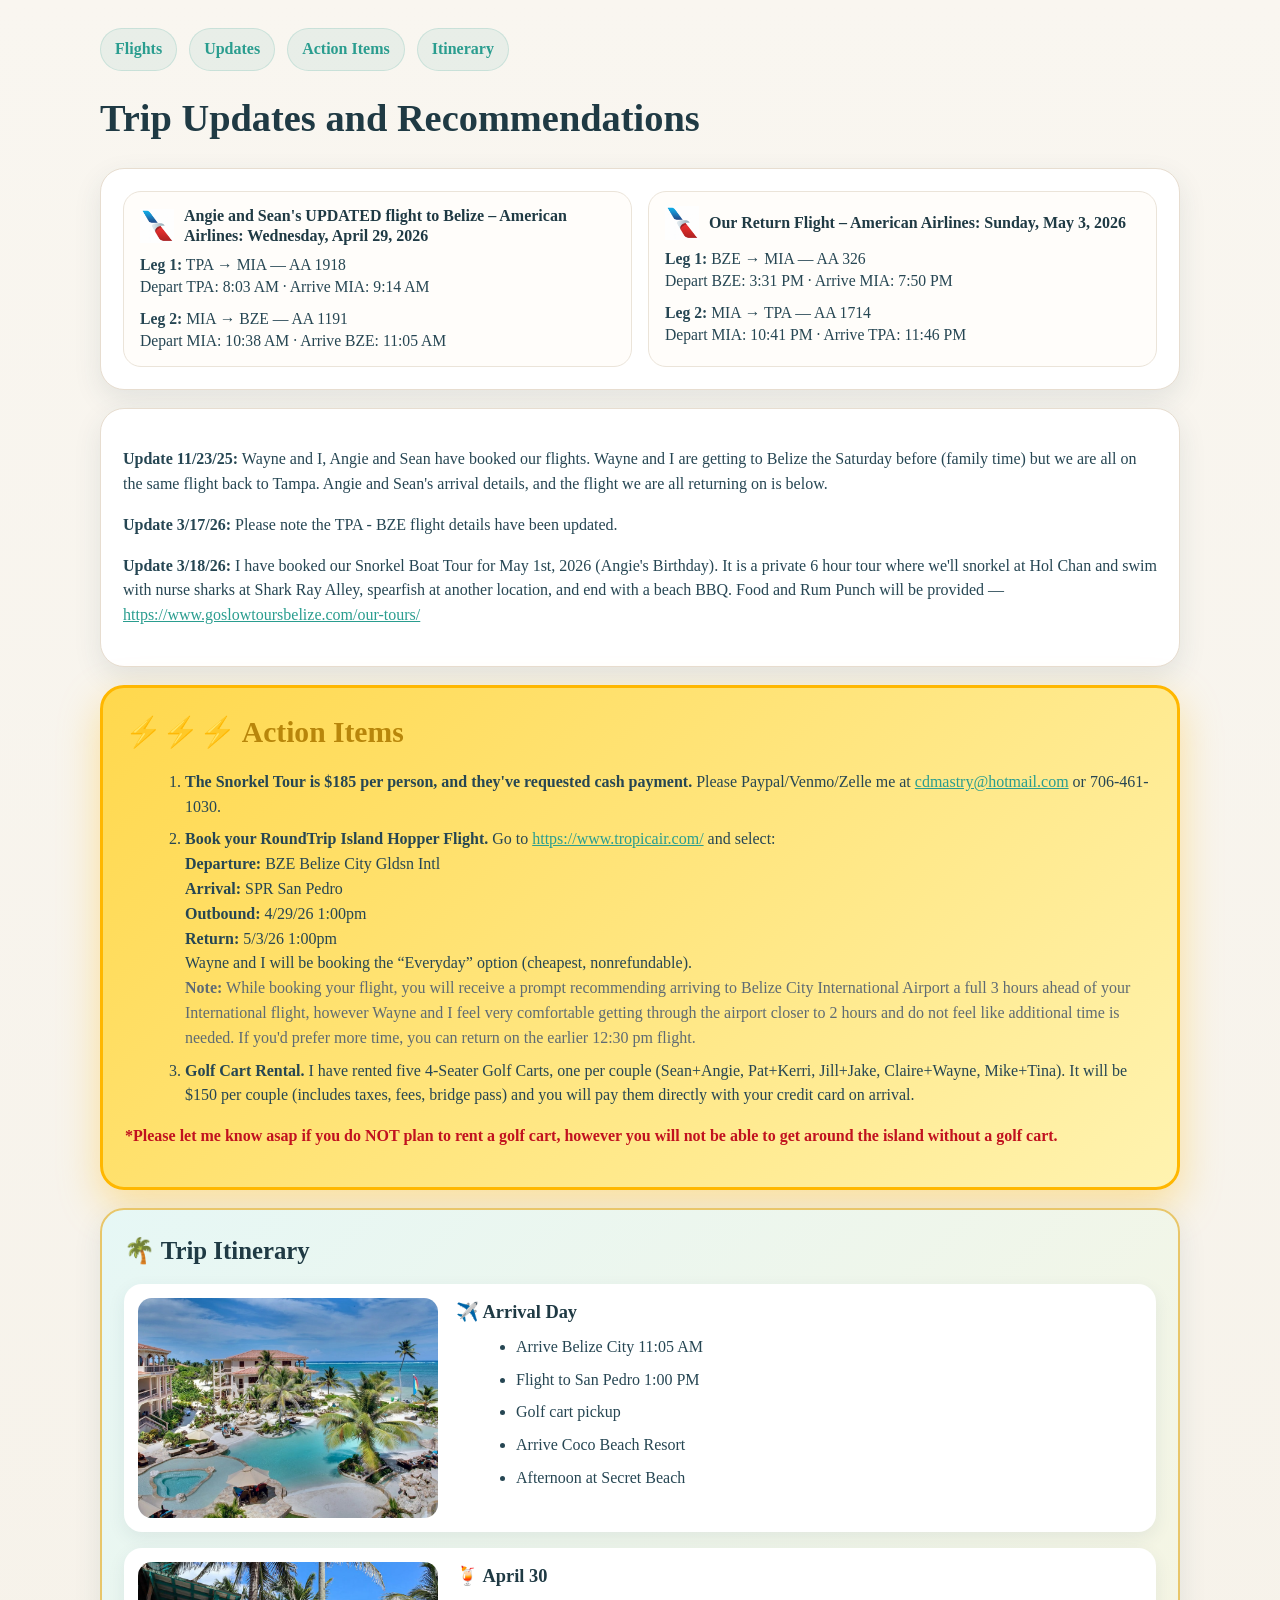
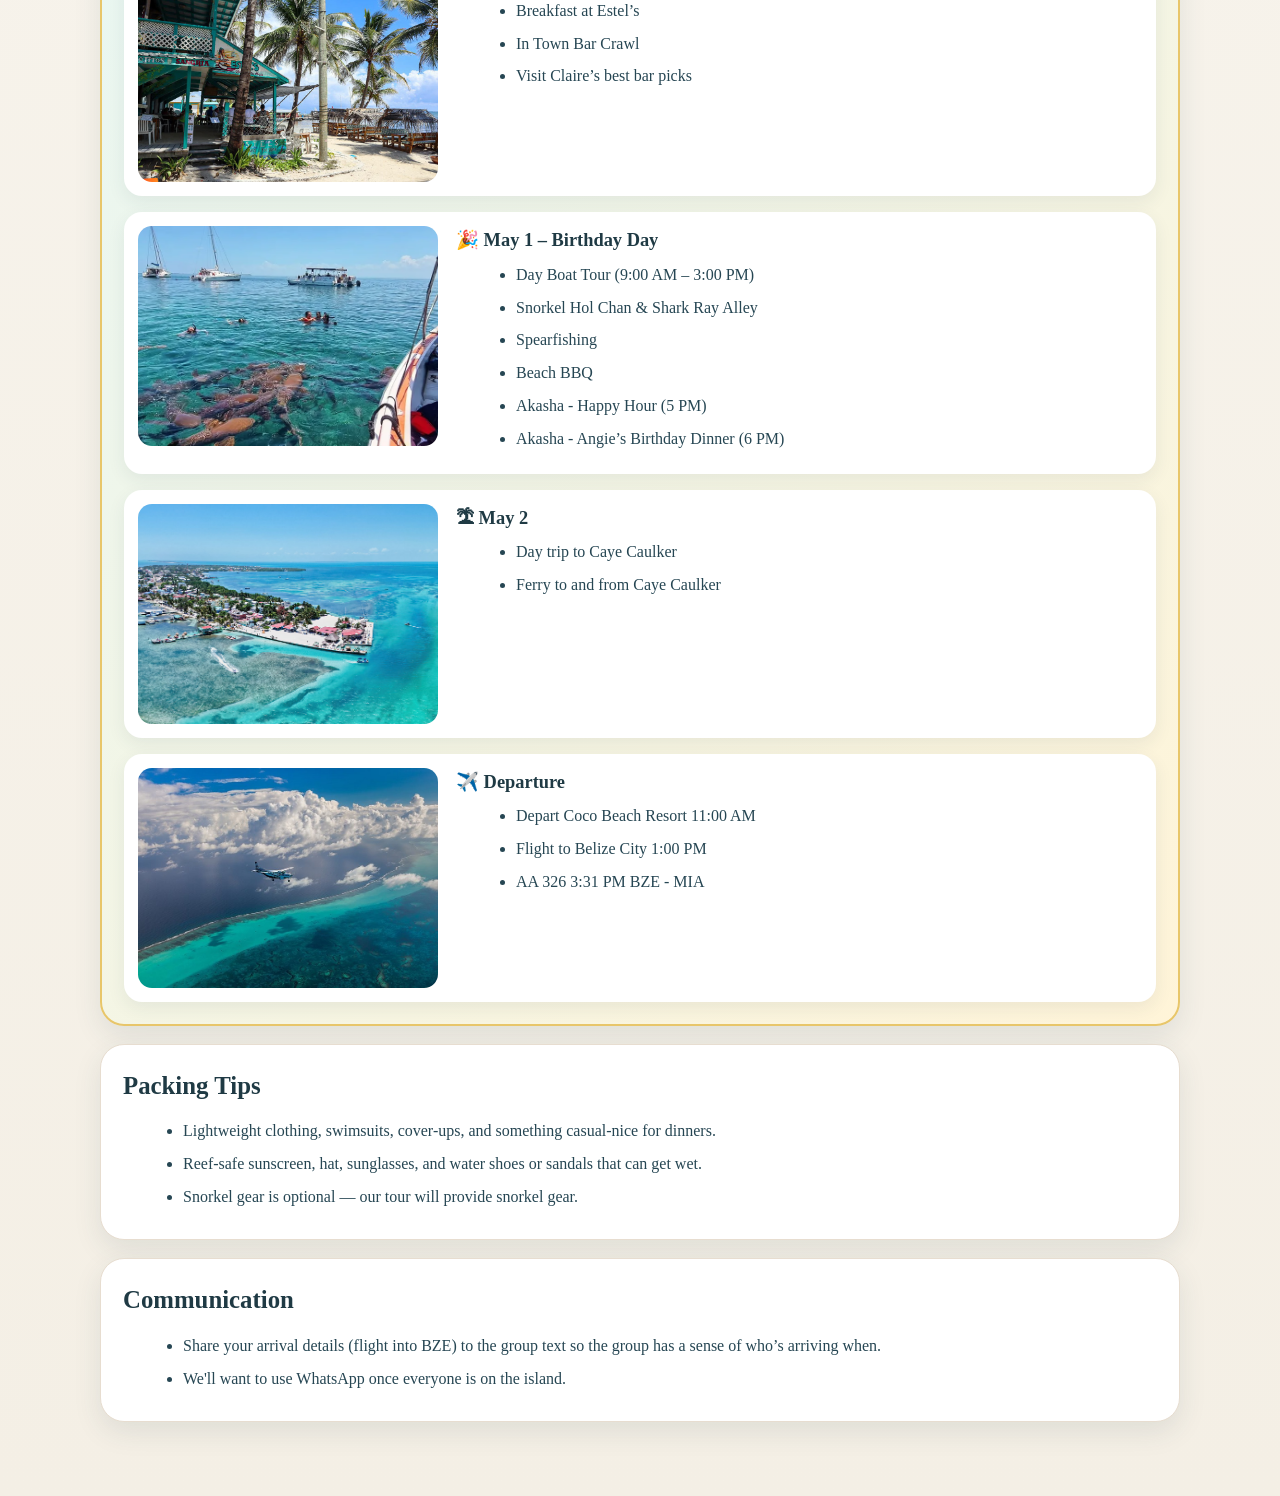
==== commit f8184b2a: "Rename trip-planning (17).html to trip-planning.html" ====
--- a/trip-planning.html
+++ b/trip-planning.html
@@ -1,335 +1,315 @@
 <!DOCTYPE html>
 <html lang="en">
 <head>
-  <meta charset="UTF-8" />
-  <meta name="viewport" content="width=device-width, initial-scale=1.0" />
-  <title>Trip Updates and Recommendations — Angie’s 50th Belize</title>
-  <style>
-    :root{
-      --card:#ffffff;
-      --text:#264653;
-      --muted:#5f6b73;
-      --accent:#2a9d8f;
-      --border:#e7ddd0;
-      --shadow:0 10px 28px rgba(38, 70, 83, 0.10);
-    }
-    *{box-sizing:border-box}
-    body{
-      margin:0;
-      font-family: Georgia, "Times New Roman", serif;
-      background: linear-gradient(180deg, #f9f6f0 0%, #f4efe5 100%);
-      color:var(--text);
-      line-height:1.55;
-    }
-    .wrap{
-      max-width: 1120px;
-      margin: 0 auto;
-      padding: 28px 20px 56px;
-    }
-    .back-link{
-      display:inline-block;
-      margin-bottom:18px;
-      color:var(--accent);
-      text-decoration:none;
-      font-weight:700;
-    }
-    .back-link:hover{ text-decoration:underline; }
-    .eyebrow{
-      text-transform:uppercase;
-      letter-spacing:.12em;
-      font-size:.82rem;
-      color:var(--muted);
-      margin: 4px 0 8px;
-    }
-    h1{
-      font-size: clamp(2rem, 3vw, 3rem);
-      margin: 0 0 20px;
-      line-height:1.08;
-      color:#1f3a44;
-      white-space: nowrap;
-    }
-    h2{
-      font-size:1.5rem;
-      margin:0 0 14px;
-      line-height:1.2;
-    }
-    h3{
-      margin:0 0 8px;
-      font-size:1.15rem;
-      color:#1f3a44;
-    }
-    .bubble{
-      background:var(--card);
-      border:1px solid var(--border);
-      border-radius:24px;
-      padding:22px 22px;
-      box-shadow:var(--shadow);
-      margin: 18px 0;
-    }
-    .update-bubble{
-      background: linear-gradient(180deg, #fffdf9 0%, #fff8ee 100%);
-    }
-    .action-bubble{
-      background: linear-gradient(135deg, #ffd84d 0%, #fff3b0 100%);
-      border: 3px solid #ffb700;
-      box-shadow: 0 16px 40px rgba(255, 183, 0, 0.35);
-    }
-    .flight-bubble{
-      background:#ffffff;
-    }
-    .flight-grid{
-      display:grid;
-      grid-template-columns: repeat(2, minmax(0, 1fr));
-      gap:16px;
-    }
-    .flight-card{
-      padding:14px 16px;
-      border:1px solid #ebe4d9;
-      border-radius:18px;
-      background:#fffdfa;
-      min-height: 100%;
-    }
-    .flight-heading{
-      display:flex;
-      align-items:center;
-      gap:10px;
-      margin-bottom:8px;
-      font-weight:700;
-      color:#1f3a44;
-      font-size: 1rem;
-      line-height: 1.25;
-    }
-    .flight-heading img{
-      width:34px;
-      height:auto;
-      object-fit:contain;
-      flex:0 0 auto;
-    }
-    .leg{
-      margin:10px 0 0;
-      line-height:1.4;
-      font-size: .98rem;
-    }
-    .leg:first-of-type{
-      margin-top:4px;
-    }
-    .label{
-      display:inline-block;
-      font-size:.76rem;
-      font-weight:700;
-      letter-spacing:.08em;
-      text-transform:uppercase;
-      color:#ffffff;
-      background:var(--accent);
-      padding:6px 10px;
-      border-radius:999px;
-      margin-bottom:12px;
-    }
-    .muted{
-      color:var(--muted);
-    }
-    ol{
-      margin:10px 0 0 22px;
-      padding:0;
-    }
-    ul{
-      margin:8px 0 0 20px;
-    }
-    li{ margin:10px 0; }
-    a{ color: var(--accent); }
-    strong{ color:#18333d; }
-    .action-title{
-      color:#b8860b;
-      font-size:1.8rem;
-      margin:0 0 14px;
-    }
-    .itinerary-grid{
-      display:grid;
-      gap:14px;
-    }
-    .itinerary-card{
-      display:grid;
-      grid-template-columns: 210px 1fr;
-      gap:16px;
-      align-items:stretch;
-      background:white;
-      border-radius:18px;
-      padding:12px;
-      box-shadow:0 6px 18px rgba(38,70,83,0.08);
-    }
-    .itinerary-card img{
-      width:100%;
-      height:160px;
-      object-fit:cover;
-      border-radius:14px;
-      display:block;
-    }
-    .itinerary-card ul{
-      margin-top:6px;
-    }
-
-    @media (max-width: 900px){
-      h1{ white-space: normal; }
-      .flight-grid{ grid-template-columns: 1fr; }
-      .itinerary-card{
-        grid-template-columns: 1fr;
-      }
-      .itinerary-card img{
-        height:200px;
-      }
-    }
-  </style>
+<meta charset="UTF-8">
+<meta name="viewport" content="width=device-width, initial-scale=1.0">
+<title>Trip Updates and Recommendations — Angie’s 50th Belize</title>
+<style>
+:root{
+  --card:#ffffff;
+  --text:#264653;
+  --muted:#5f6b73;
+  --accent:#2a9d8f;
+  --border:#e7ddd0;
+  --shadow:0 10px 28px rgba(38, 70, 83, 0.10);
+}
+*{box-sizing:border-box}
+html{scroll-behavior:smooth;}
+body{
+  margin:0;
+  font-family: Georgia, "Times New Roman", serif;
+  background: linear-gradient(180deg, #f9f6f0 0%, #f4efe5 100%);
+  color:var(--text);
+  line-height:1.55;
+}
+.wrap{
+  max-width:1120px;
+  margin:0 auto;
+  padding:28px 20px 56px;
+}
+.top-links{
+  display:flex;
+  flex-wrap:wrap;
+  gap:12px;
+  margin:0 0 18px;
+  font-weight:700;
+}
+.top-links a{
+  color:var(--accent);
+  text-decoration:none;
+  background:rgba(42,157,143,0.08);
+  border:1px solid rgba(42,157,143,0.16);
+  border-radius:999px;
+  padding:8px 14px;
+}
+.top-links a:hover{ text-decoration:underline; }
+h1{
+  font-size: clamp(2rem, 3vw, 2.8rem);
+  margin:0 0 20px;
+  color:#1f3a44;
+  white-space:nowrap;
+}
+h2{
+  font-size:1.55rem;
+  margin:0 0 14px;
+  color:#1f3a44;
+}
+h3{
+  margin:0 0 8px;
+  font-size:1.15rem;
+  color:#1f3a44;
+}
+.bubble{
+  background:var(--card);
+  border:1px solid var(--border);
+  border-radius:24px;
+  padding:22px;
+  box-shadow:var(--shadow);
+  margin:18px 0;
+}
+.flight-bubble{ background:#ffffff; }
+.flight-grid{
+  display:grid;
+  grid-template-columns:1fr 1fr;
+  gap:16px;
+}
+.flight-card{
+  padding:14px 16px;
+  border-radius:18px;
+  border:1px solid #ebe4d9;
+  background:#fffdfa;
+}
+.flight-heading{
+  display:flex;
+  align-items:center;
+  gap:10px;
+  margin-bottom:8px;
+  font-weight:700;
+  color:#1f3a44;
+  line-height:1.25;
+}
+.flight-heading img{
+  width:34px;
+  height:auto;
+  object-fit:contain;
+  flex:0 0 auto;
+}
+.leg{
+  margin:10px 0 0;
+  font-size:.98rem;
+  line-height:1.4;
+}
+.leg:first-of-type{ margin-top:4px; }
+.action-bubble{
+  background: linear-gradient(135deg, #ffd84d 0%, #fff3b0 100%);
+  border:3px solid #ffb700;
+  box-shadow: 0 16px 40px rgba(255, 183, 0, 0.35);
+}
+.action-title{
+  color:#b8860b;
+  font-size:1.85rem;
+  margin:0 0 14px;
+}
+.red{
+  color:#c1121f;
+  font-weight:700;
+}
+.itinerary-bubble{
+  background: linear-gradient(135deg, #e6f7f5 0%, #fff4d8 100%);
+  border:2px solid #e8c66a;
+}
+.itinerary-grid{
+  display:grid;
+  gap:16px;
+}
+.itinerary-card{
+  display:grid;
+  grid-template-columns:300px 1fr;
+  gap:18px;
+  align-items:stretch;
+  background:#ffffff;
+  border-radius:18px;
+  padding:14px;
+  box-shadow:0 6px 18px rgba(38,70,83,0.08);
+  transition:transform .25s ease, box-shadow .25s ease;
+}
+.itinerary-card:hover{
+  transform:translateY(-4px);
+  box-shadow:0 14px 30px rgba(38,70,83,0.18);
+}
+.itinerary-card img{
+  width:100%;
+  height:220px;
+  object-fit:cover;
+  border-radius:14px;
+  display:block;
+}
+ul, ol{ margin:8px 0 0 20px; }
+li{ margin:8px 0; }
+a{ color:var(--accent); }
+.muted{ color:var(--muted); }
+
+@media (max-width: 900px){
+  h1{ white-space:normal; }
+  .flight-grid{ grid-template-columns:1fr; }
+  .itinerary-card{
+    grid-template-columns:1fr;
+  }
+  .itinerary-card img{
+    height:220px;
+  }
+}
+</style>
 </head>
 <body>
-  <div class="wrap">
-    <a class="back-link" href="./index.html">← Back to main trip page</a>
-
-    <div class="eyebrow">Trip updates</div>
-    <h1>Trip Updates and Recommendations</h1>
-
-    <section class="bubble flight-bubble">
-      <div class="label">Flight Details</div>
-
-      <div class="flight-grid">
-        <div class="flight-card">
-          <div class="flight-heading">
-            <img src="aa_logo.png" alt="American Airlines logo" />
-            <div>Angie and Sean's UPDATED flight to Belize – American Airlines: Wednesday, April 29, 2026</div>
-          </div>
-
-          <p class="leg"><strong>Leg 1:</strong> TPA → MIA — AA 1918<br>
-          Depart TPA: 8:03 AM · Arrive MIA: 9:14 AM</p>
-
-          <p class="leg"><strong>Leg 2:</strong> MIA → BZE — AA 1191<br>
-          Depart MIA: 10:38 AM · Arrive BZE: 11:05 AM</p>
-        </div>
-
-        <div class="flight-card">
-          <div class="flight-heading">
-            <img src="aa_logo.png" alt="American Airlines logo" />
-            <div>Our Return Flight – American Airlines: Sunday, May 3, 2026</div>
-          </div>
-
-          <p class="leg"><strong>Leg 1:</strong> BZE → MIA — AA 326<br>
-          Depart BZE: 3:31 PM · Arrive MIA: 7:50 PM</p>
-
-          <p class="leg"><strong>Leg 2:</strong> MIA → TPA — AA 1714<br>
-          Depart MIA: 10:41 PM · Arrive TPA: 11:46 PM</p>
-        </div>
-      </div>
-    </section>
-
-    <section class="bubble update-bubble">
-      <p><strong>Update 11/23/25:</strong> Wayne and I, Angie and Sean have booked our flights. Wayne and I are getting to Belize the Saturday before (family time) but we are all on the same flight back to Tampa. Angie and Sean's arrival details, and the flight we are all returning on is below.</p>
-
-      <p><strong>Update 3/17/26:</strong> Please note the TPA - BZE flight details have been updated.</p>
-
-      <p><strong>Update 3/18/26:</strong> I have booked our Snorkel Boat Tour for May 1st, 2026 (Angie's Birthday). It is a private 6 hour tour where we'll snorkel at Hol Chan and swim with nurse sharks at Shark Ray Alley, spearfish at another location, and end with a beach BBQ. Food and Rum Punch will be provided.
-      <br><a href="https://www.goslowtoursbelize.com/our-tours/" target="_blank" rel="noopener noreferrer">https://www.goslowtoursbelize.com/our-tours/</a></p>
-    </section>
-
-    <section class="bubble action-bubble">
-      <h2 class="action-title">⚡⚡⚡ Action Items</h2>
-      <ol>
-        <li><strong>The Snorkel Tour is $185 per person, and they've requested cash payment.</strong> Please Paypal/Venmo/Zelle me at <a href="mailto:cdmastry@hotmail.com">cdmastry@hotmail.com</a> or 706-461-1030.</li>
-        <li><strong>Book your RoundTrip Island Hopper Flight.</strong> Go to <a href="https://www.tropicair.com/" target="_blank" rel="noopener noreferrer">https://www.tropicair.com/</a> and select:<br>
-          <strong>Departure:</strong> BZE Belize City Gldsn Intl<br>
-          <strong>Arrival:</strong> SPR San Pedro<br>
-          <strong>Outbound:</strong> 4/29/26 1:00pm<br>
-          <strong>Return:</strong> 5/3/26 1:00pm<br>
-          Wayne and I will be booking the “Everyday” option (cheapest, nonrefundable).<br>
-          <span class="muted"><strong>Note:</strong> While booking your flight, you will receive a prompt recommending arriving to Belize City International Airport a full 3 hours ahead of your International flight, however Wayne and I feel very comfortable getting through the airport closer to 2 hours and do not feel like additional time is needed. If you'd prefer more time, you can return on the earlier 12:30 pm flight.</span>
-        </li>
-        <li><strong>Book your Golf Cart.</strong> Plan to reserve ahead of time — inventory can be limited.</li>
-      </ol>
-    </section>
-
-    <section class="bubble" style="background: linear-gradient(135deg, #e6f7f5 0%, #fff4d8 100%); border:2px solid #e8c66a;">
-      <h2 style="margin-bottom:12px;">🌴 Trip Itinerary</h2>
-
-      <div class="itinerary-grid">
-        <div class="itinerary-card">
-          <img src="pic-1.jpg" alt="Arrival day flight over Belize water">
-          <div>
-            <h3>✈️ Arrival Day</h3>
-            <ul>
-              <li>Arrive Belize City 11:05 AM</li>
-              <li>Flight to San Pedro 1:00 PM</li>
-              <li>Golf cart pickup</li>
-              <li>Arrive Coco Beach Resort</li>
-              <li>Afternoon at Secret Beach</li>
-            </ul>
-          </div>
-        </div>
-
-        <div class="itinerary-card">
-          <img src="pic-2.jpg" alt="Coco Beach Resort pool">
-          <div>
-            <h3>🍹 April 30</h3>
-            <ul>
-              <li>Breakfast at Estel’s</li>
-              <li>In Town Bar Crawl</li>
-              <li>Visit Claire’s best bar picks</li>
-            </ul>
-          </div>
-        </div>
-
-        <div class="itinerary-card">
-          <img src="pic-3.webp" alt="Belize birthday day itinerary photo">
-          <div>
-            <h3>🎉 May 1 – Birthday Day</h3>
-            <ul>
-              <li>Day Boat Tour (9:00 AM – 3:00 PM)</li>
-              <li>Snorkel Hol Chan & Shark Ray Alley</li>
-              <li>Spearfishing</li>
-              <li>Beach BBQ</li>
-              <li>Akasha - Happy Hour (5 PM)</li>
-              <li>Akasha - Angie’s Birthday Dinner (6 PM)</li>
-            </ul>
-          </div>
-        </div>
-
-        <div class="itinerary-card">
-          <img src="pic-4.jpg" alt="Swimming and snorkeling in Belize">
-          <div>
-            <h3>🏝 May 2</h3>
-            <ul>
-              <li>Day trip to Caye Caulker</li>
-              <li>Ferry to and from Caye Caulker</li>
-            </ul>
-          </div>
-        </div>
-
-        <div class="itinerary-card">
-          <img src="pic-5.jpg" alt="Aerial view of island departure">
-          <div>
-            <h3>✈️ Departure</h3>
-            <ul>
-              <li>Depart Coco Beach Resort 11:00 AM</li>
-              <li>Flight to Belize City 1:00 PM</li>
-              <li>AA 326 3:31 PM BZE - MIA</li>
-            </ul>
-          </div>
-        </div>
-      </div>
-    </section>
-
-    <section class="bubble">
-      <h2>Packing Tips</h2>
-      <ul>
-        <li>Lightweight clothing, swimsuits, cover-ups, and something casual-nice for dinners.</li>
-        <li>Reef-safe sunscreen, hat, sunglasses, and water shoes or sandals that can get wet.</li>
-        <li>Snorkel gear is optional — our tour will provide snorkel gear.</li>
-      </ul>
-    </section>
-
-    <section class="bubble">
-      <h2>Communication</h2>
-      <ul>
-        <li>Share your arrival details (flight into BZE) to the group text so the group has a sense of who’s arriving when.</li>
-        <li>We'll want to use WhatsApp once everyone is on the island.</li>
-      </ul>
-    </section>
+<div class="wrap">
+
+<div class="top-links">
+  <a href="#flights">Flights</a>
+  <a href="#updates">Updates</a>
+  <a href="#actions">Action Items</a>
+  <a href="#itinerary">Itinerary</a>
+</div>
+
+<h1>Trip Updates and Recommendations</h1>
+
+<section id="flights" class="bubble flight-bubble">
+  <div class="flight-grid">
+    <div class="flight-card">
+      <div class="flight-heading">
+        <img src="aa_logo.png" alt="American Airlines logo">
+        <div>Angie and Sean's UPDATED flight to Belize – American Airlines: Wednesday, April 29, 2026</div>
+      </div>
+      <p class="leg"><strong>Leg 1:</strong> TPA → MIA — AA 1918<br>Depart TPA: 8:03 AM · Arrive MIA: 9:14 AM</p>
+      <p class="leg"><strong>Leg 2:</strong> MIA → BZE — AA 1191<br>Depart MIA: 10:38 AM · Arrive BZE: 11:05 AM</p>
+    </div>
+
+    <div class="flight-card">
+      <div class="flight-heading">
+        <img src="aa_logo.png" alt="American Airlines logo">
+        <div>Our Return Flight – American Airlines: Sunday, May 3, 2026</div>
+      </div>
+      <p class="leg"><strong>Leg 1:</strong> BZE → MIA — AA 326<br>Depart BZE: 3:31 PM · Arrive MIA: 7:50 PM</p>
+      <p class="leg"><strong>Leg 2:</strong> MIA → TPA — AA 1714<br>Depart MIA: 10:41 PM · Arrive TPA: 11:46 PM</p>
+    </div>
   </div>
+</section>
+
+<section id="updates" class="bubble">
+  <p><strong>Update 11/23/25:</strong> Wayne and I, Angie and Sean have booked our flights. Wayne and I are getting to Belize the Saturday before (family time) but we are all on the same flight back to Tampa. Angie and Sean's arrival details, and the flight we are all returning on is below.</p>
+
+  <p><strong>Update 3/17/26:</strong> Please note the TPA - BZE flight details have been updated.</p>
+
+  <p><strong>Update 3/18/26:</strong> I have booked our Snorkel Boat Tour for May 1st, 2026 (Angie's Birthday). It is a private 6 hour tour where we'll snorkel at Hol Chan and swim with nurse sharks at Shark Ray Alley, spearfish at another location, and end with a beach BBQ. Food and Rum Punch will be provided — <a href="https://www.goslowtoursbelize.com/our-tours/" target="_blank" rel="noopener noreferrer">https://www.goslowtoursbelize.com/our-tours/</a></p>
+</section>
+
+<section id="actions" class="bubble action-bubble">
+  <h2 class="action-title">⚡⚡⚡ Action Items</h2>
+  <ol>
+    <li><strong>The Snorkel Tour is $185 per person, and they've requested cash payment.</strong> Please Paypal/Venmo/Zelle me at <a href="mailto:cdmastry@hotmail.com">cdmastry@hotmail.com</a> or 706-461-1030.</li>
+
+    <li><strong>Book your RoundTrip Island Hopper Flight.</strong> Go to <a href="https://www.tropicair.com/" target="_blank" rel="noopener noreferrer">https://www.tropicair.com/</a> and select:<br>
+      <strong>Departure:</strong> BZE Belize City Gldsn Intl<br>
+      <strong>Arrival:</strong> SPR San Pedro<br>
+      <strong>Outbound:</strong> 4/29/26 1:00pm<br>
+      <strong>Return:</strong> 5/3/26 1:00pm<br>
+      Wayne and I will be booking the “Everyday” option (cheapest, nonrefundable).<br>
+      <span class="muted"><strong>Note:</strong> While booking your flight, you will receive a prompt recommending arriving to Belize City International Airport a full 3 hours ahead of your International flight, however Wayne and I feel very comfortable getting through the airport closer to 2 hours and do not feel like additional time is needed. If you'd prefer more time, you can return on the earlier 12:30 pm flight.</span>
+    </li>
+
+    <li><strong>Golf Cart Rental.</strong> I have rented five 4-Seater Golf Carts, one per couple (Sean+Angie, Pat+Kerri, Jill+Jake, Claire+Wayne, Mike+Tina). It will be $150 per couple (includes taxes, fees, bridge pass) and you will pay them directly with your credit card on arrival.</li>
+  </ol>
+
+  <p class="red">*Please let me know asap if you do NOT plan to rent a golf cart, however you will not be able to get around the island without a golf cart.</p>
+</section>
+
+<section id="itinerary" class="bubble itinerary-bubble">
+  <h2>🌴 Trip Itinerary</h2>
+
+  <div class="itinerary-grid">
+    <div class="itinerary-card">
+      <img src="pic-1.jpg" alt="Arrival day">
+      <div>
+        <h3>✈️ Arrival Day</h3>
+        <ul>
+          <li>Arrive Belize City 11:05 AM</li>
+          <li>Flight to San Pedro 1:00 PM</li>
+          <li>Golf cart pickup</li>
+          <li>Arrive Coco Beach Resort</li>
+          <li>Afternoon at Secret Beach</li>
+        </ul>
+      </div>
+    </div>
+
+    <div class="itinerary-card">
+      <img src="pic-2.jpg" alt="April 30">
+      <div>
+        <h3>🍹 April 30</h3>
+        <ul>
+          <li>Breakfast at Estel’s</li>
+          <li>In Town Bar Crawl</li>
+          <li>Visit Claire’s best bar picks</li>
+        </ul>
+      </div>
+    </div>
+
+    <div class="itinerary-card">
+      <img src="pic-3.webp" alt="May 1 birthday day">
+      <div>
+        <h3>🎉 May 1 – Birthday Day</h3>
+        <ul>
+          <li>Day Boat Tour (9:00 AM – 3:00 PM)</li>
+          <li>Snorkel Hol Chan &amp; Shark Ray Alley</li>
+          <li>Spearfishing</li>
+          <li>Beach BBQ</li>
+          <li>Akasha - Happy Hour (5 PM)</li>
+          <li>Akasha - Angie’s Birthday Dinner (6 PM)</li>
+        </ul>
+      </div>
+    </div>
+
+    <div class="itinerary-card">
+      <img src="pic-4.jpg" alt="May 2">
+      <div>
+        <h3>🏝 May 2</h3>
+        <ul>
+          <li>Day trip to Caye Caulker</li>
+          <li>Ferry to and from Caye Caulker</li>
+        </ul>
+      </div>
+    </div>
+
+    <div class="itinerary-card">
+      <img src="pic-5.jpg" alt="Departure">
+      <div>
+        <h3>✈️ Departure</h3>
+        <ul>
+          <li>Depart Coco Beach Resort 11:00 AM</li>
+          <li>Flight to Belize City 1:00 PM</li>
+          <li>AA 326 3:31 PM BZE - MIA</li>
+        </ul>
+      </div>
+    </div>
+  </div>
+</section>
+
+<section class="bubble">
+  <h2>Packing Tips</h2>
+  <ul>
+    <li>Lightweight clothing, swimsuits, cover-ups, and something casual-nice for dinners.</li>
+    <li>Reef-safe sunscreen, hat, sunglasses, and water shoes or sandals that can get wet.</li>
+    <li>Snorkel gear is optional — our tour will provide snorkel gear.</li>
+  </ul>
+</section>
+
+<section class="bubble">
+  <h2>Communication</h2>
+  <ul>
+    <li>Share your arrival details (flight into BZE) to the group text so the group has a sense of who’s arriving when.</li>
+    <li>We'll want to use WhatsApp once everyone is on the island.</li>
+  </ul>
+</section>
+
+</div>
 </body>
 </html>
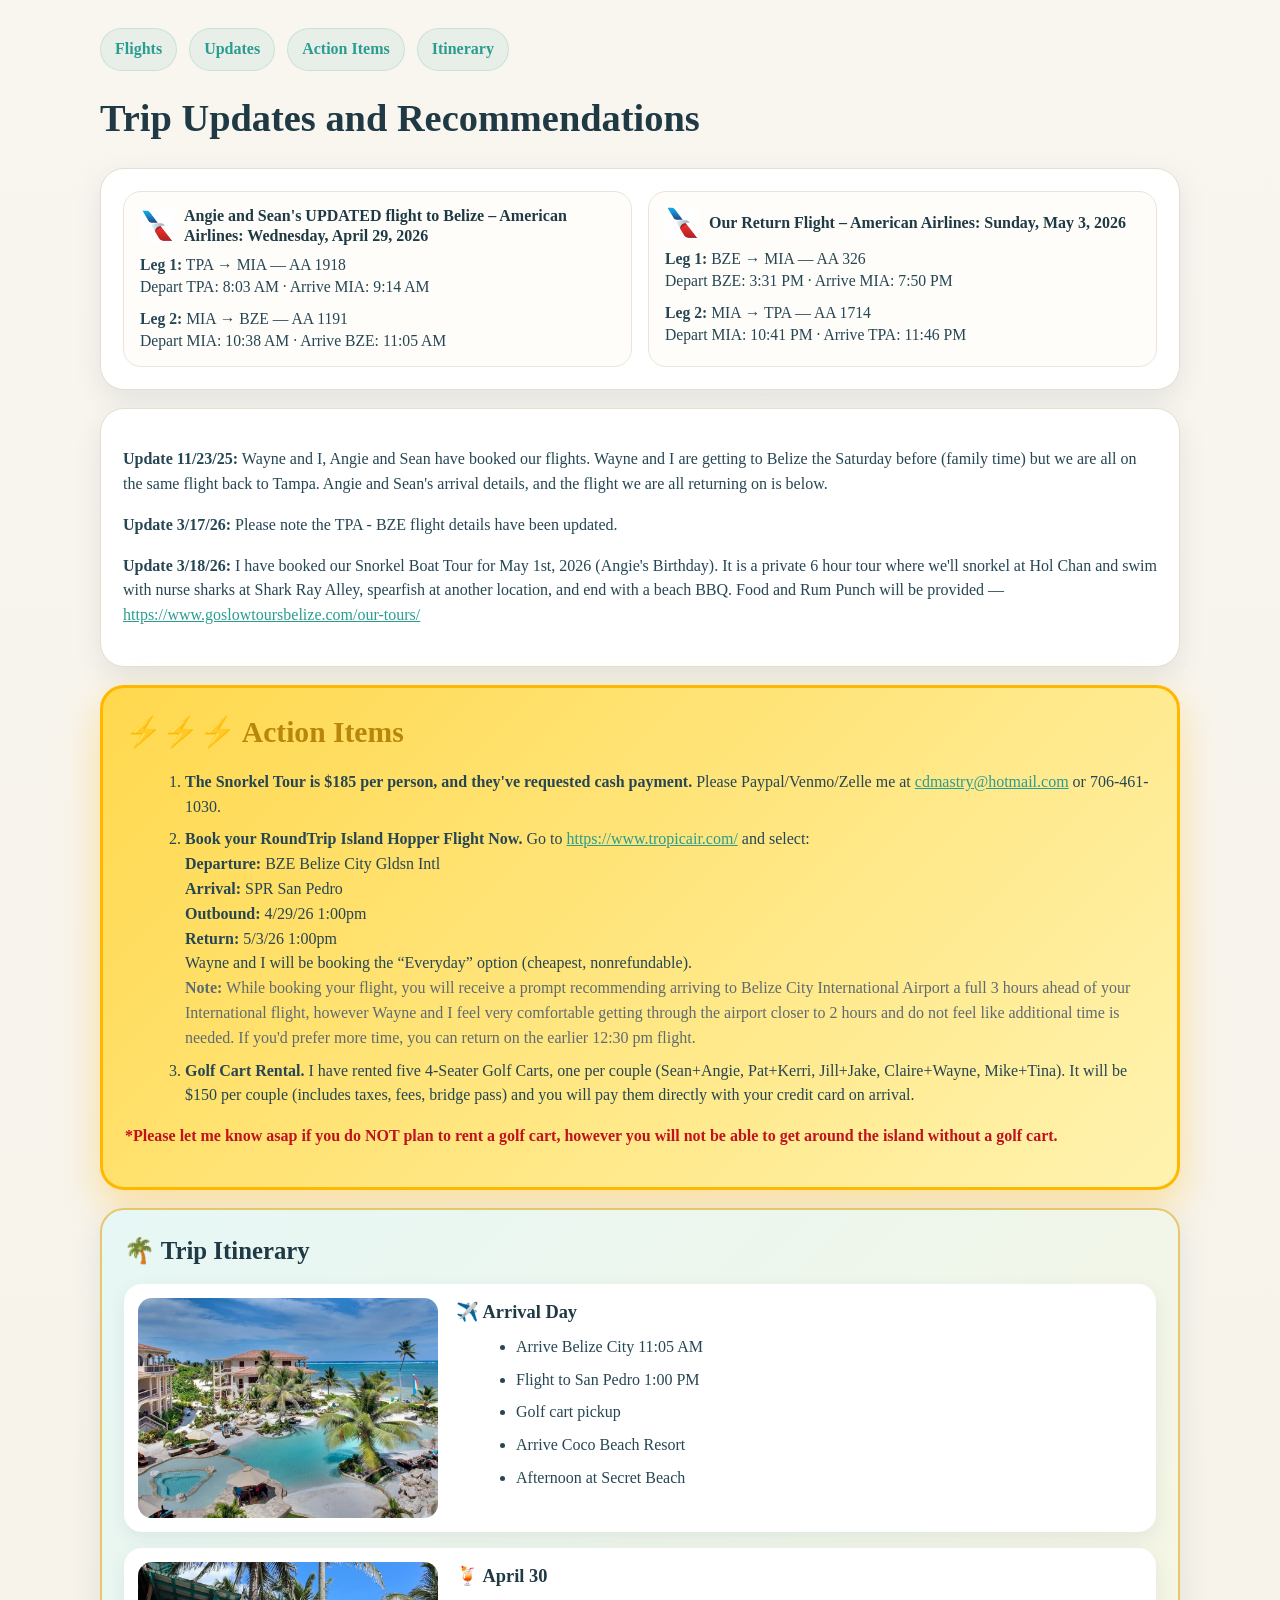
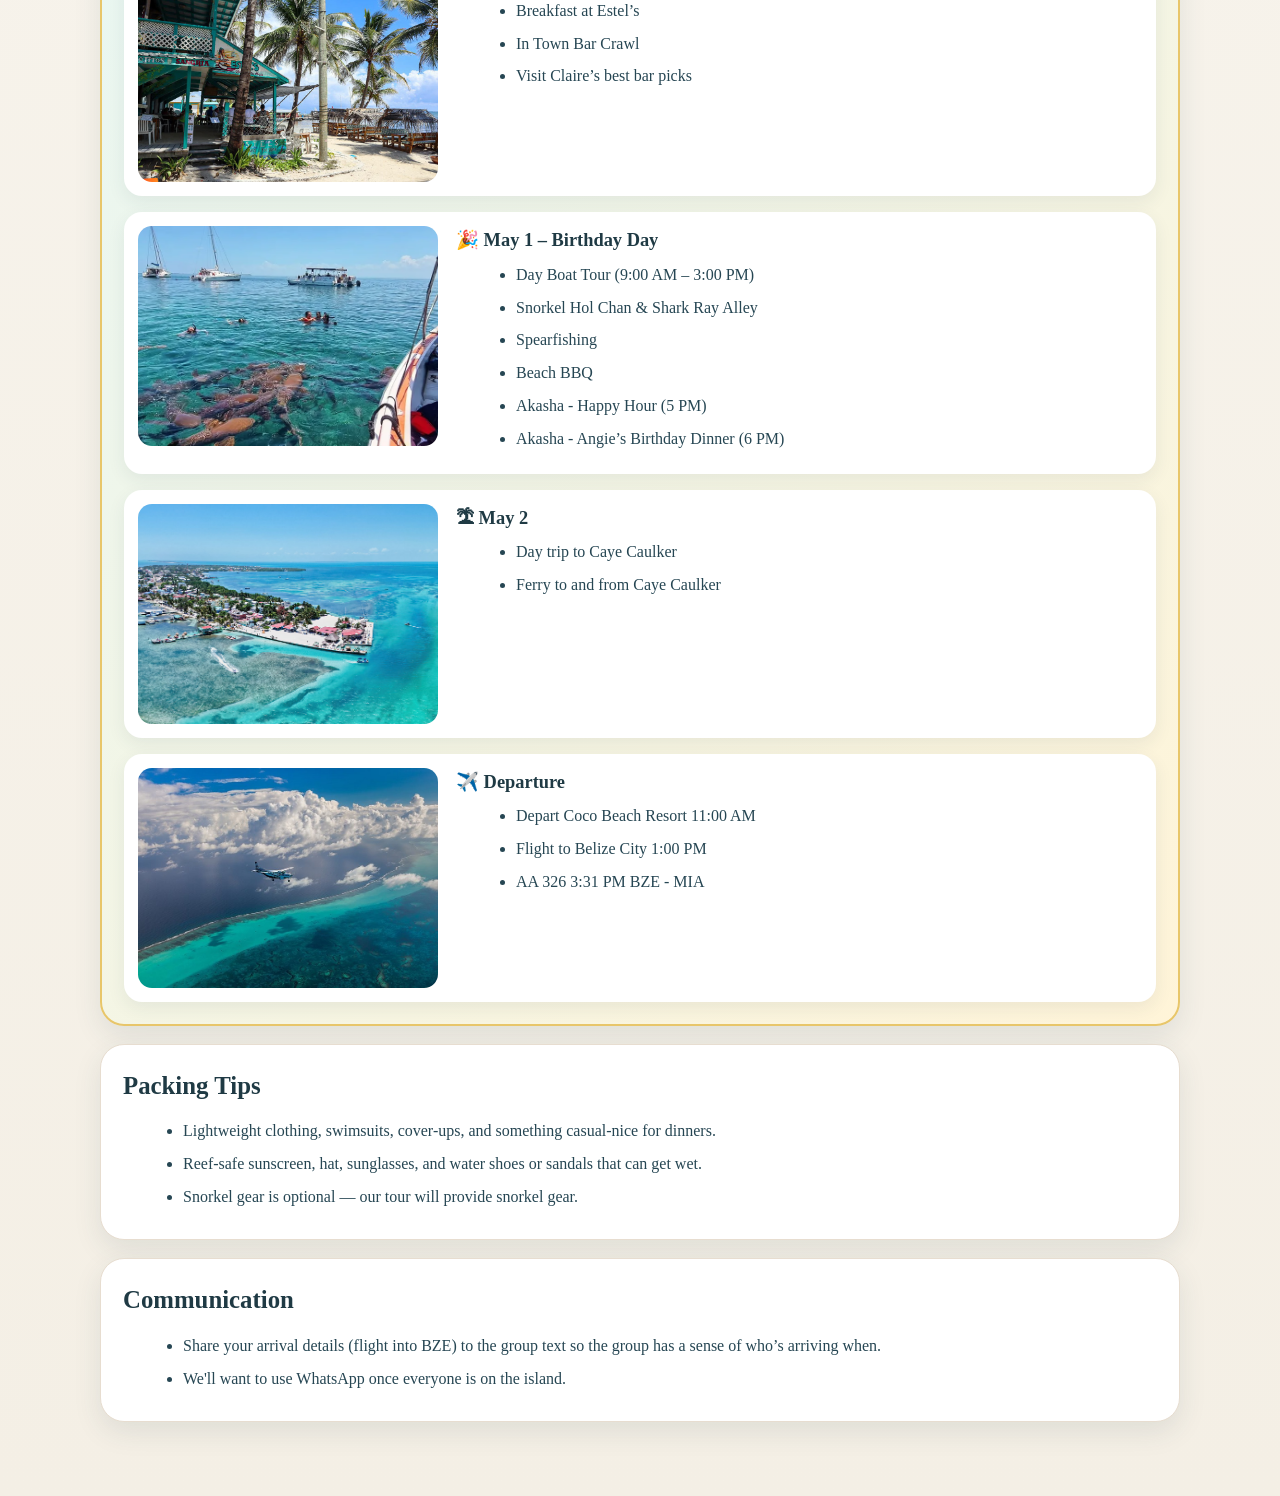
==== commit 6c83c592: "Rename trip-planning (20).html to trip-planning.html" ====
--- a/trip-planning.html
+++ b/trip-planning.html
@@ -208,7 +208,7 @@
   <ol>
     <li><strong>The Snorkel Tour is $185 per person, and they've requested cash payment.</strong> Please Paypal/Venmo/Zelle me at <a href="mailto:cdmastry@hotmail.com">cdmastry@hotmail.com</a> or 706-461-1030.</li>
 
-    <li><strong>Book your RoundTrip Island Hopper Flight.</strong> Go to <a href="https://www.tropicair.com/" target="_blank" rel="noopener noreferrer">https://www.tropicair.com/</a> and select:<br>
+    <li><strong>Book your RoundTrip Island Hopper Flight Now.</strong> Go to <a href="https://www.tropicair.com/" target="_blank" rel="noopener noreferrer">https://www.tropicair.com/</a> and select:<br>
       <strong>Departure:</strong> BZE Belize City Gldsn Intl<br>
       <strong>Arrival:</strong> SPR San Pedro<br>
       <strong>Outbound:</strong> 4/29/26 1:00pm<br>
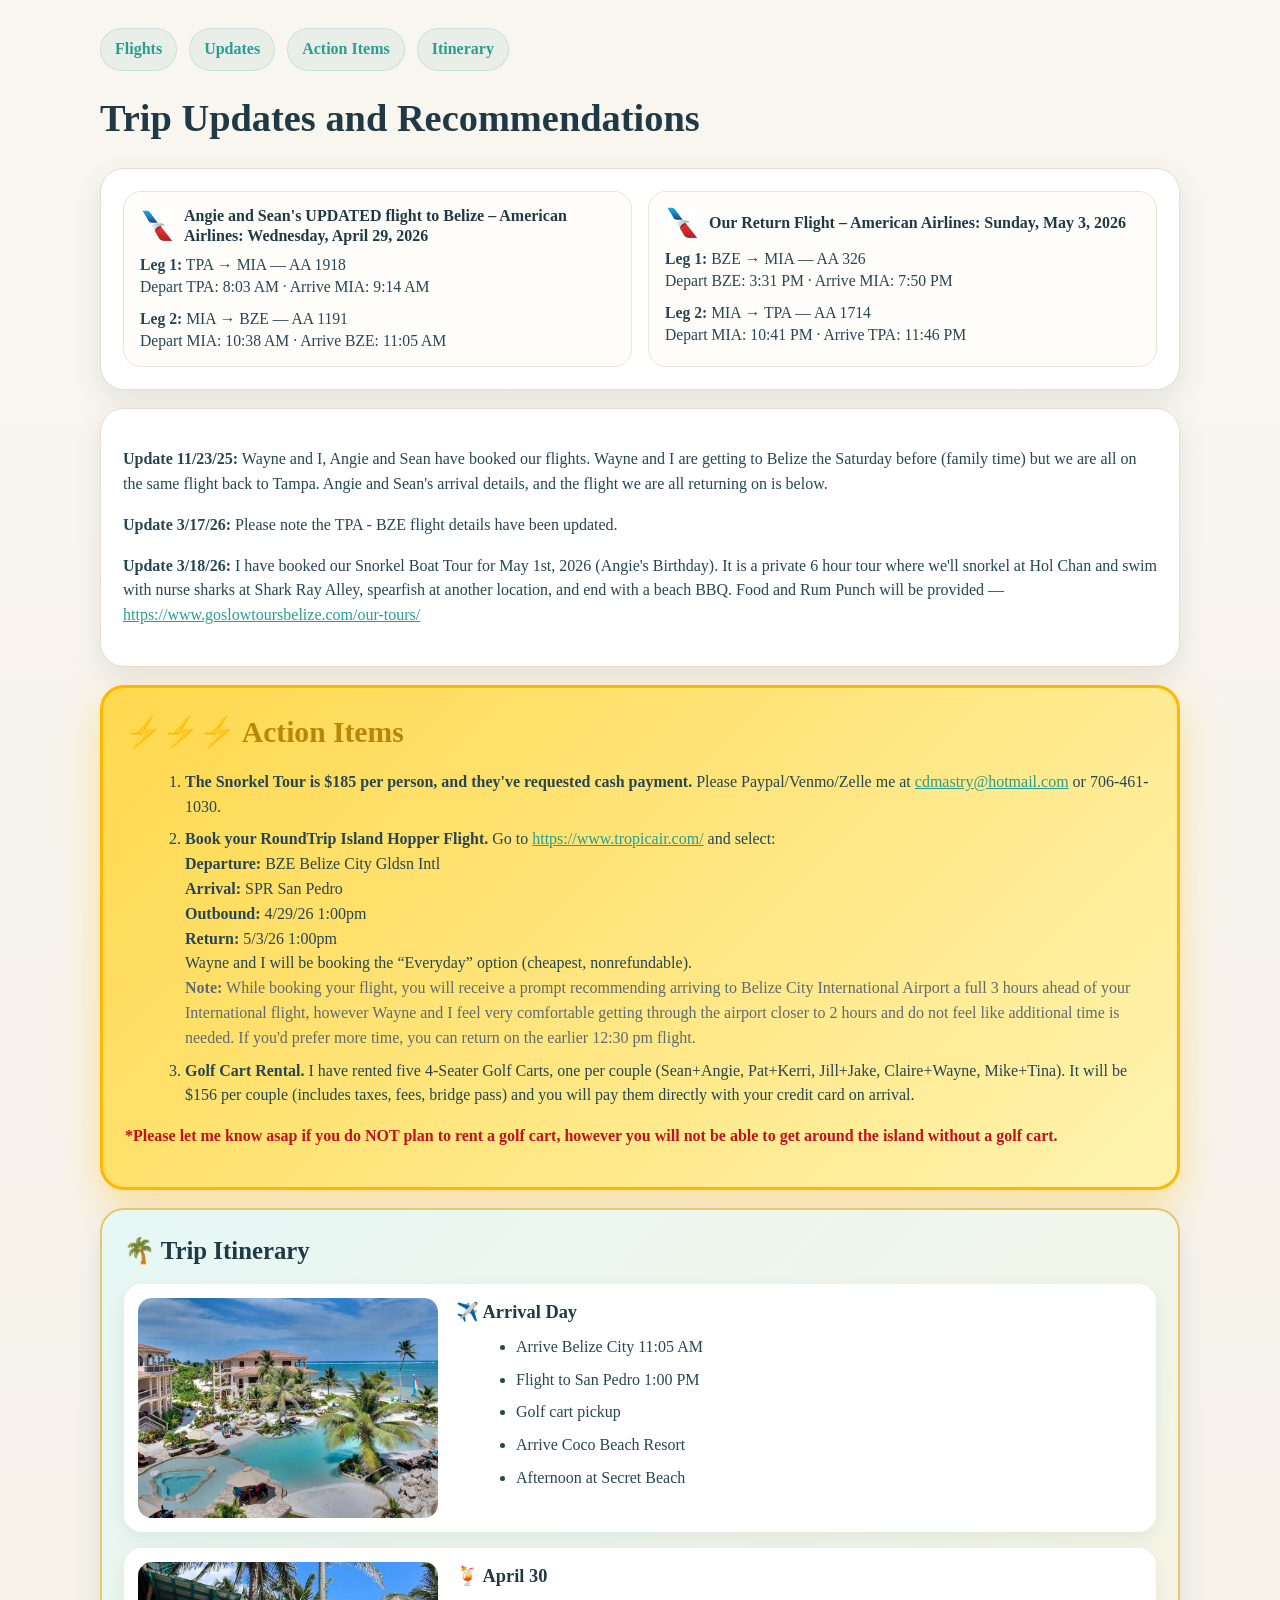
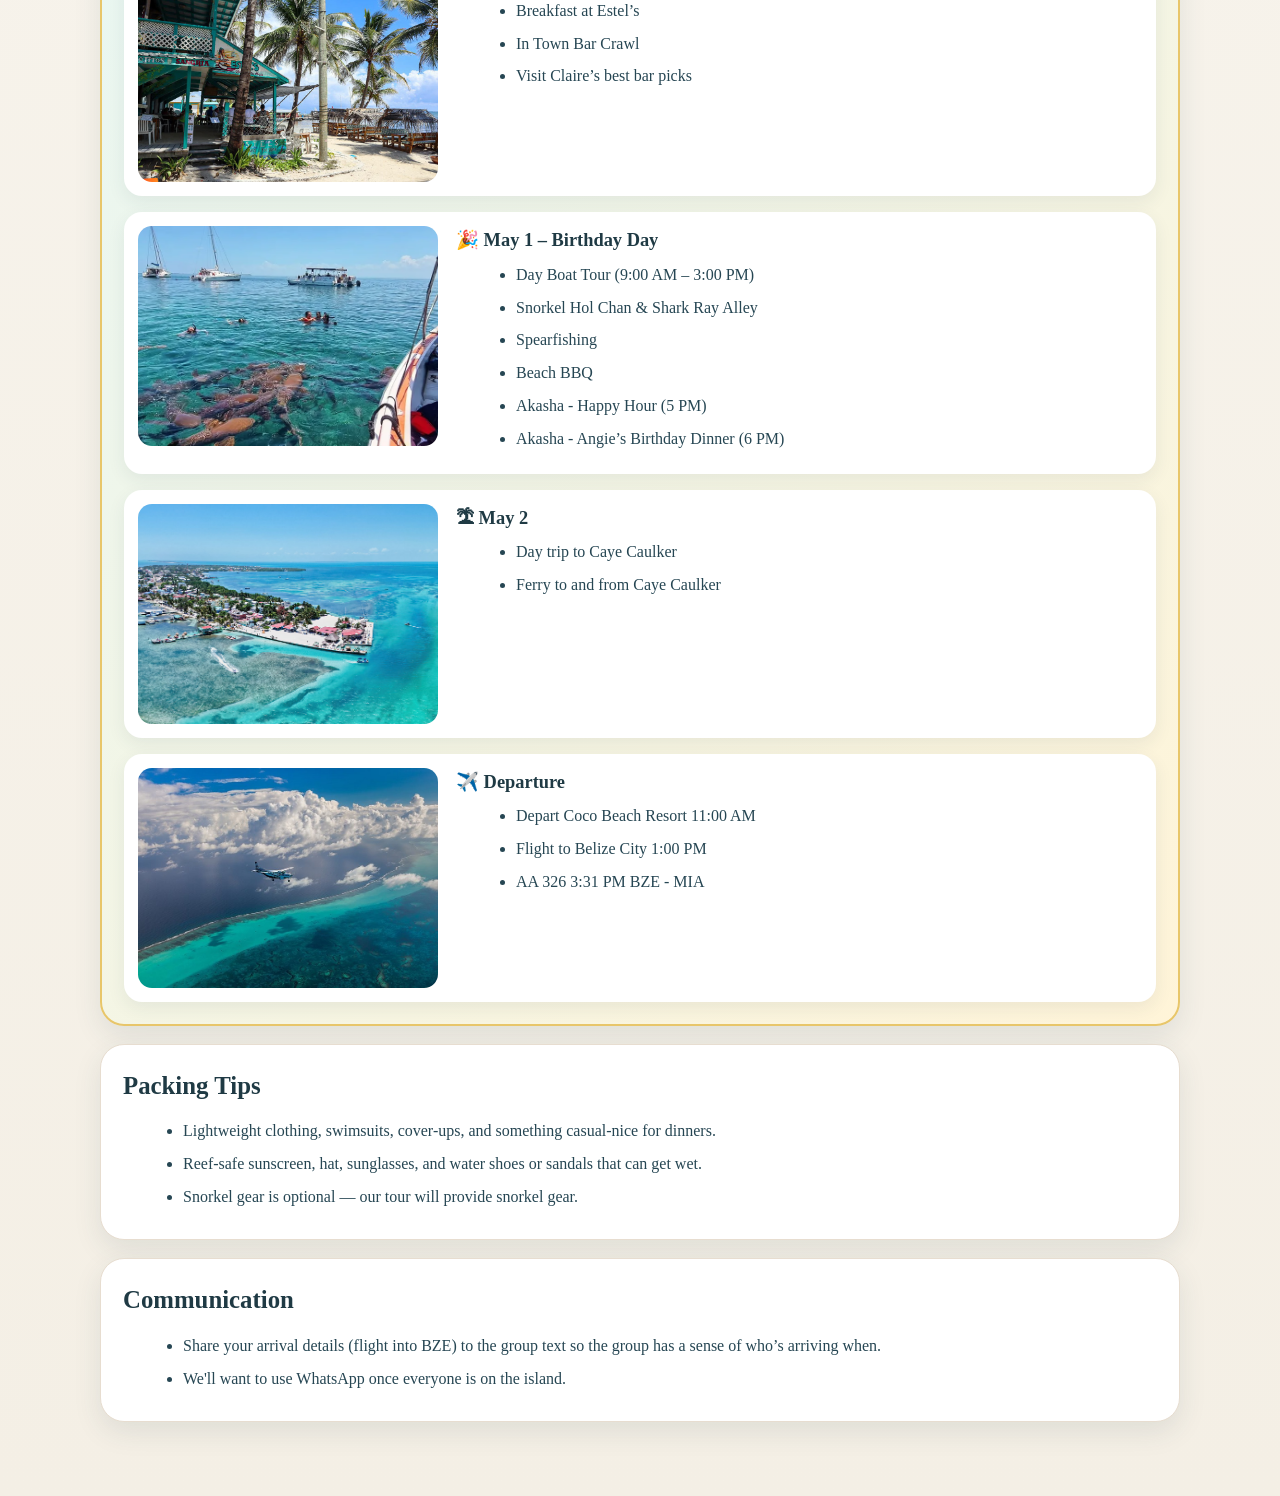
==== commit 6ed00844: "Rename trip-planning_v18.html to trip-planning.html" ====
--- a/trip-planning.html
+++ b/trip-planning.html
@@ -208,7 +208,7 @@
   <ol>
     <li><strong>The Snorkel Tour is $185 per person, and they've requested cash payment.</strong> Please Paypal/Venmo/Zelle me at <a href="mailto:cdmastry@hotmail.com">cdmastry@hotmail.com</a> or 706-461-1030.</li>
 
-    <li><strong>Book your RoundTrip Island Hopper Flight Now.</strong> Go to <a href="https://www.tropicair.com/" target="_blank" rel="noopener noreferrer">https://www.tropicair.com/</a> and select:<br>
+    <li><strong>Book your RoundTrip Island Hopper Flight.</strong> Go to <a href="https://www.tropicair.com/" target="_blank" rel="noopener noreferrer">https://www.tropicair.com/</a> and select:<br>
       <strong>Departure:</strong> BZE Belize City Gldsn Intl<br>
       <strong>Arrival:</strong> SPR San Pedro<br>
       <strong>Outbound:</strong> 4/29/26 1:00pm<br>
@@ -217,7 +217,7 @@
       <span class="muted"><strong>Note:</strong> While booking your flight, you will receive a prompt recommending arriving to Belize City International Airport a full 3 hours ahead of your International flight, however Wayne and I feel very comfortable getting through the airport closer to 2 hours and do not feel like additional time is needed. If you'd prefer more time, you can return on the earlier 12:30 pm flight.</span>
     </li>
 
-    <li><strong>Golf Cart Rental.</strong> I have rented five 4-Seater Golf Carts, one per couple (Sean+Angie, Pat+Kerri, Jill+Jake, Claire+Wayne, Mike+Tina). It will be $150 per couple (includes taxes, fees, bridge pass) and you will pay them directly with your credit card on arrival.</li>
+    <li><strong>Golf Cart Rental.</strong> I have rented five 4-Seater Golf Carts, one per couple (Sean+Angie, Pat+Kerri, Jill+Jake, Claire+Wayne, Mike+Tina). It will be $156 per couple (includes taxes, fees, bridge pass) and you will pay them directly with your credit card on arrival.</li>
   </ol>
 
   <p class="red">*Please let me know asap if you do NOT plan to rent a golf cart, however you will not be able to get around the island without a golf cart.</p>
